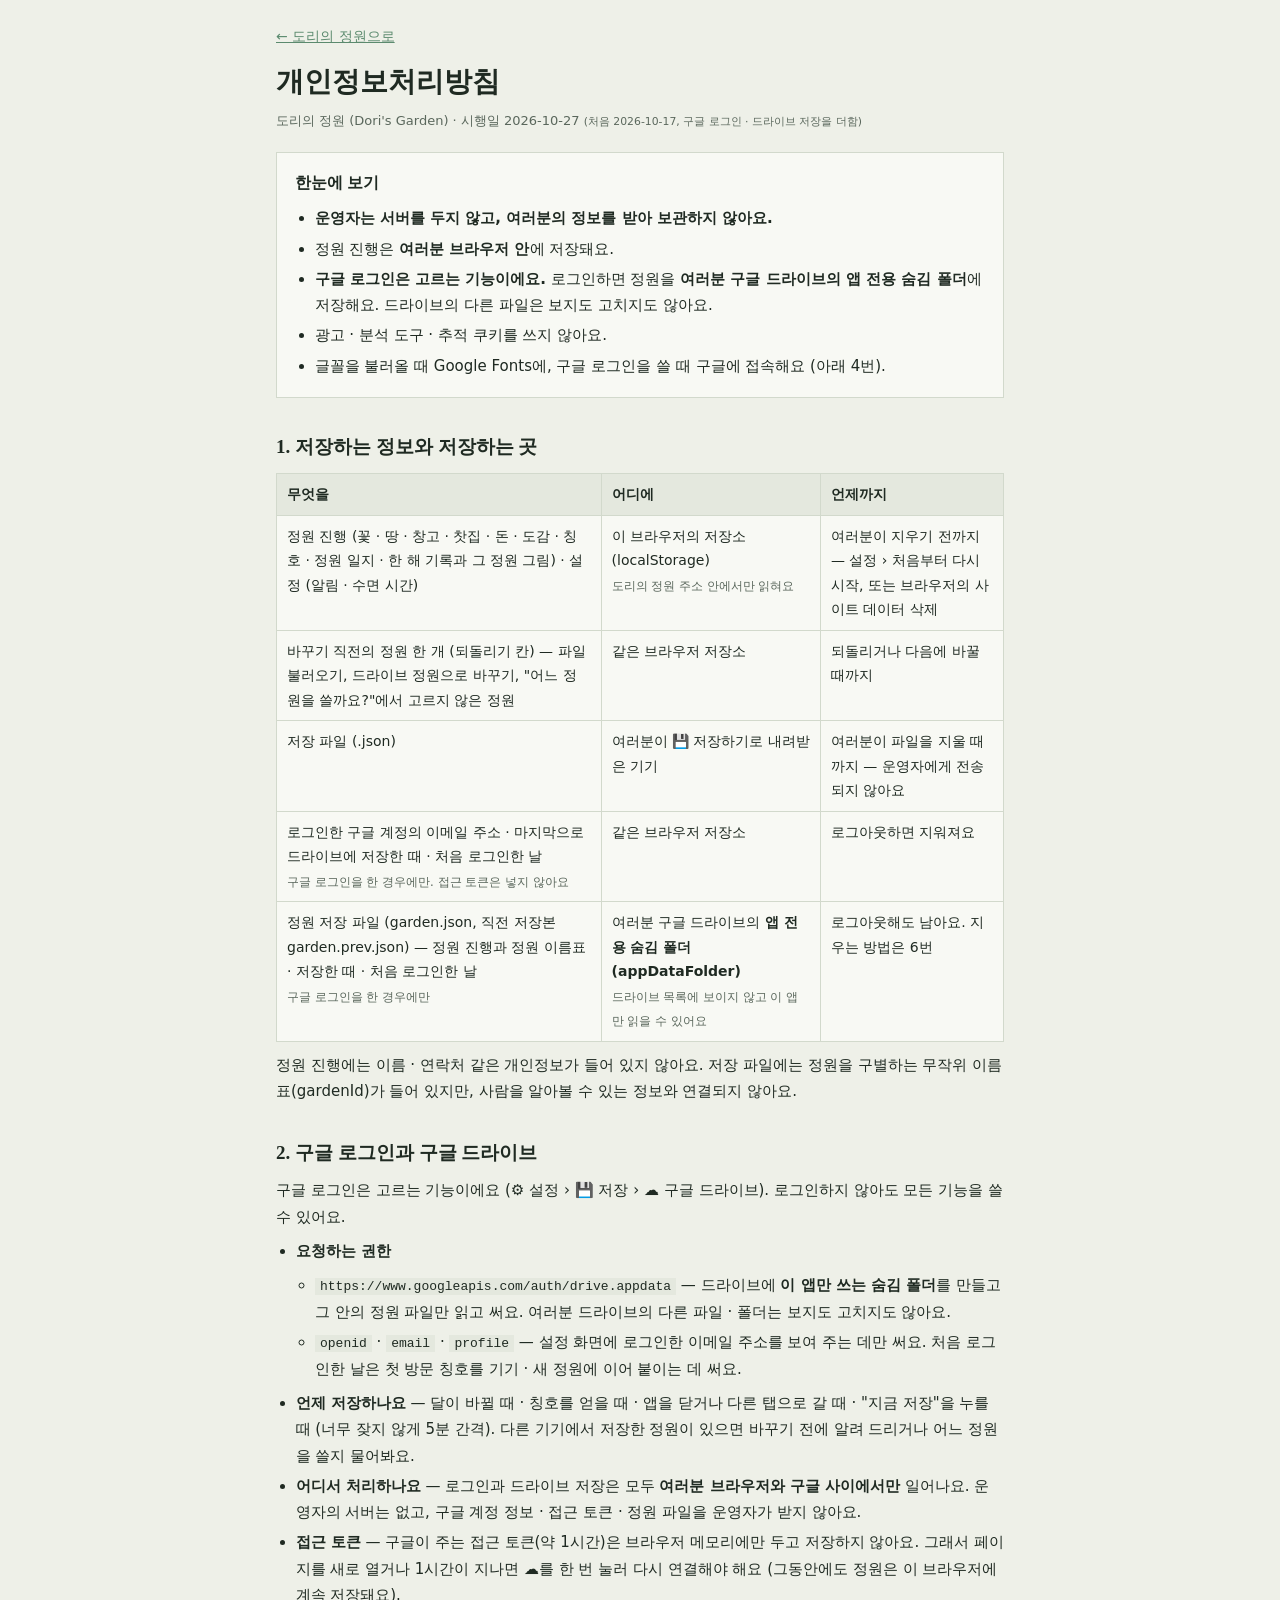
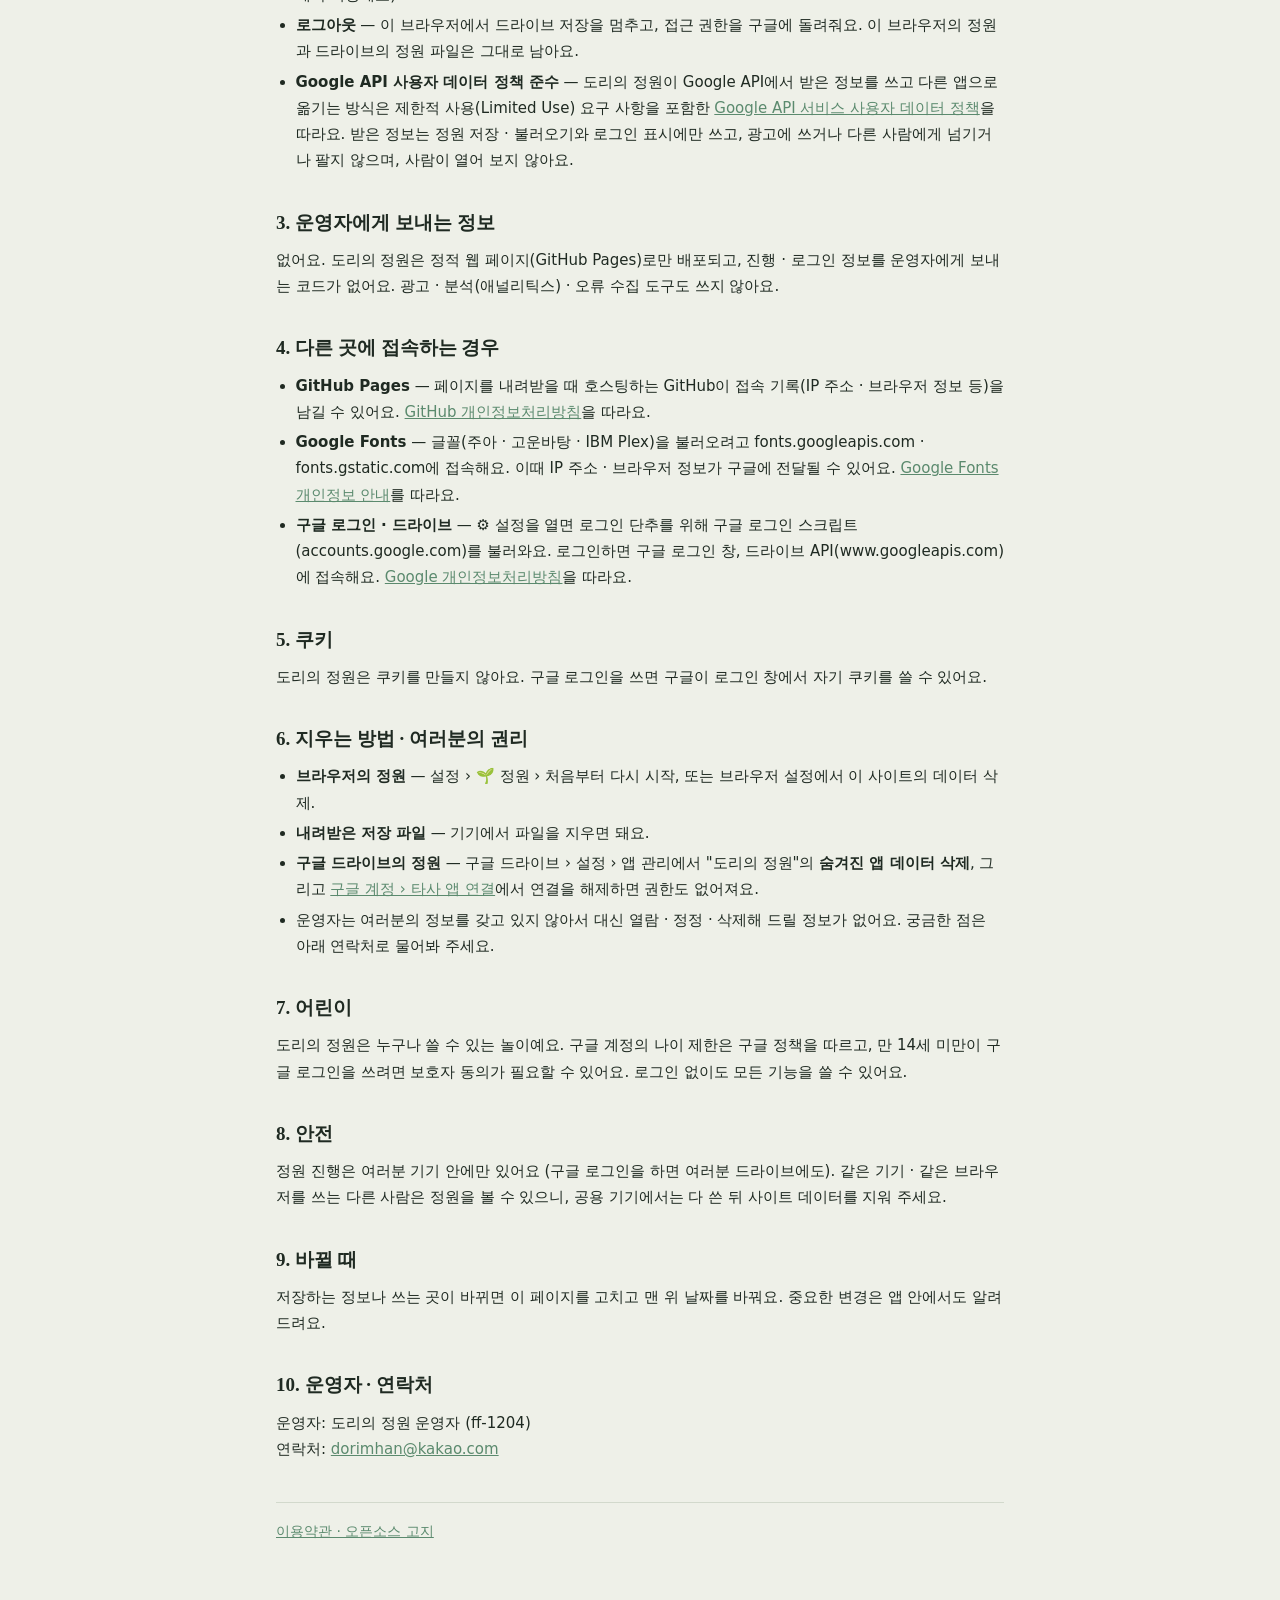
==== flower-land/privacy.html @ 00124f75 "docs: P20-10-05 정책 문서 「준비 중」 떼기 · 시행일 2026-10-27 · README 저장 절 - 개인정보처리방침: 이 기기 기록(이메일 · 마지막 저장, 토큰 " ====
<!doctype html>
<html lang="ko">
<head>
<meta charset="utf-8">
<meta name="viewport" content="width=device-width, initial-scale=1, viewport-fit=cover">
<title>개인정보처리방침 · 도리의 정원</title>
<meta name="description" content="도리의 정원이 어떤 정보를 어디에 저장하고 어떻게 쓰는지 알려 드려요.">
<meta name="robots" content="index, follow, noai, noimageai">
<link rel="stylesheet" href="policy.css">
</head>
<body>
<main class="doc">
  <p class="back"><a href="./">← 도리의 정원으로</a></p>
  <h1>개인정보처리방침</h1>
  <p class="meta">도리의 정원 (Dori's Garden) · 시행일 2026-10-27 <small>(처음 2026-10-17, 구글 로그인 · 드라이브 저장을 더함)</small></p>

  <section class="tldr" aria-label="한눈에 보기">
    <h2>한눈에 보기</h2>
    <ul>
      <li><b>운영자는 서버를 두지 않고, 여러분의 정보를 받아 보관하지 않아요.</b></li>
      <li>정원 진행은 <b>여러분 브라우저 안</b>에 저장돼요.</li>
      <li><b>구글 로그인은 고르는 기능이에요.</b> 로그인하면 정원을 <b>여러분 구글 드라이브의 앱 전용 숨김 폴더</b>에 저장해요. 드라이브의 다른 파일은 보지도 고치지도 않아요.</li>
      <li>광고 · 분석 도구 · 추적 쿠키를 쓰지 않아요.</li>
      <li>글꼴을 불러올 때 Google Fonts에, 구글 로그인을 쓸 때 구글에 접속해요 (아래 4번).</li>
    </ul>
  </section>

  <h2>1. 저장하는 정보와 저장하는 곳</h2>
  <table>
    <thead><tr><th>무엇을</th><th>어디에</th><th>언제까지</th></tr></thead>
    <tbody>
      <tr><td>정원 진행 (꽃 · 땅 · 창고 · 찻집 · 돈 · 도감 · 칭호 · 정원 일지 · 한 해 기록과 그 정원 그림) · 설정 (알림 · 수면 시간)</td><td>이 브라우저의 저장소(localStorage)<br><small>도리의 정원 주소 안에서만 읽혀요</small></td><td>여러분이 지우기 전까지 — 설정 › 처음부터 다시 시작, 또는 브라우저의 사이트 데이터 삭제</td></tr>
      <tr><td>바꾸기 직전의 정원 한 개 (되돌리기 칸) — 파일 불러오기, 드라이브 정원으로 바꾸기, "어느 정원을 쓸까요?"에서 고르지 않은 정원</td><td>같은 브라우저 저장소</td><td>되돌리거나 다음에 바꿀 때까지</td></tr>
      <tr><td>저장 파일 (.json)</td><td>여러분이 💾 저장하기로 내려받은 기기</td><td>여러분이 파일을 지울 때까지 — 운영자에게 전송되지 않아요</td></tr>
      <tr><td>로그인한 구글 계정의 이메일 주소 · 마지막으로 드라이브에 저장한 때 · 처음 로그인한 날<br><small>구글 로그인을 한 경우에만. 접근 토큰은 넣지 않아요</small></td><td>같은 브라우저 저장소</td><td>로그아웃하면 지워져요</td></tr>
      <tr><td>정원 저장 파일 (garden.json, 직전 저장본 garden.prev.json) — 정원 진행과 정원 이름표 · 저장한 때 · 처음 로그인한 날<br><small>구글 로그인을 한 경우에만</small></td><td>여러분 구글 드라이브의 <b>앱 전용 숨김 폴더(appDataFolder)</b><br><small>드라이브 목록에 보이지 않고 이 앱만 읽을 수 있어요</small></td><td>로그아웃해도 남아요. 지우는 방법은 6번</td></tr>
    </tbody>
  </table>
  <p>정원 진행에는 이름 · 연락처 같은 개인정보가 들어 있지 않아요. 저장 파일에는 정원을 구별하는 무작위 이름표(gardenId)가 들어 있지만, 사람을 알아볼 수 있는 정보와 연결되지 않아요.</p>

  <h2>2. 구글 로그인과 구글 드라이브</h2>
  <p>구글 로그인은 고르는 기능이에요 (⚙️ 설정 › 💾 저장 › ☁️ 구글 드라이브). 로그인하지 않아도 모든 기능을 쓸 수 있어요.</p>
  <ul>
    <li><b>요청하는 권한</b>
      <ul>
        <li><code>https://www.googleapis.com/auth/drive.appdata</code> — 드라이브에 <b>이 앱만 쓰는 숨김 폴더</b>를 만들고 그 안의 정원 파일만 읽고 써요. 여러분 드라이브의 다른 파일 · 폴더는 보지도 고치지도 않아요.</li>
        <li><code>openid</code> · <code>email</code> · <code>profile</code> — 설정 화면에 로그인한 이메일 주소를 보여 주는 데만 써요. 처음 로그인한 날은 첫 방문 칭호를 기기 · 새 정원에 이어 붙이는 데 써요.</li>
      </ul>
    </li>
    <li><b>언제 저장하나요</b> — 달이 바뀔 때 · 칭호를 얻을 때 · 앱을 닫거나 다른 탭으로 갈 때 · "지금 저장"을 누를 때 (너무 잦지 않게 5분 간격). 다른 기기에서 저장한 정원이 있으면 바꾸기 전에 알려 드리거나 어느 정원을 쓸지 물어봐요.</li>
    <li><b>어디서 처리하나요</b> — 로그인과 드라이브 저장은 모두 <b>여러분 브라우저와 구글 사이에서만</b> 일어나요. 운영자의 서버는 없고, 구글 계정 정보 · 접근 토큰 · 정원 파일을 운영자가 받지 않아요.</li>
    <li><b>접근 토큰</b> — 구글이 주는 접근 토큰(약 1시간)은 브라우저 메모리에만 두고 저장하지 않아요. 그래서 페이지를 새로 열거나 1시간이 지나면 ☁️를 한 번 눌러 다시 연결해야 해요 (그동안에도 정원은 이 브라우저에 계속 저장돼요).</li>
    <li><b>로그아웃</b> — 이 브라우저에서 드라이브 저장을 멈추고, 접근 권한을 구글에 돌려줘요. 이 브라우저의 정원과 드라이브의 정원 파일은 그대로 남아요.</li>
    <li><b>Google API 사용자 데이터 정책 준수</b> — 도리의 정원이 Google API에서 받은 정보를 쓰고 다른 앱으로 옮기는 방식은 제한적 사용(Limited Use) 요구 사항을 포함한 <a href="https://developers.google.com/terms/api-services-user-data-policy" rel="noopener">Google API 서비스 사용자 데이터 정책</a>을 따라요. 받은 정보는 정원 저장 · 불러오기와 로그인 표시에만 쓰고, 광고에 쓰거나 다른 사람에게 넘기거나 팔지 않으며, 사람이 열어 보지 않아요.</li>
  </ul>

  <h2>3. 운영자에게 보내는 정보</h2>
  <p>없어요. 도리의 정원은 정적 웹 페이지(GitHub Pages)로만 배포되고, 진행 · 로그인 정보를 운영자에게 보내는 코드가 없어요. 광고 · 분석(애널리틱스) · 오류 수집 도구도 쓰지 않아요.</p>

  <h2>4. 다른 곳에 접속하는 경우</h2>
  <ul>
    <li><b>GitHub Pages</b> — 페이지를 내려받을 때 호스팅하는 GitHub이 접속 기록(IP 주소 · 브라우저 정보 등)을 남길 수 있어요. <a href="https://docs.github.com/site-policy/privacy-policies/github-general-privacy-statement" rel="noopener">GitHub 개인정보처리방침</a>을 따라요.</li>
    <li><b>Google Fonts</b> — 글꼴(주아 · 고운바탕 · IBM Plex)을 불러오려고 fonts.googleapis.com · fonts.gstatic.com에 접속해요. 이때 IP 주소 · 브라우저 정보가 구글에 전달될 수 있어요. <a href="https://developers.google.com/fonts/faq/privacy" rel="noopener">Google Fonts 개인정보 안내</a>를 따라요.</li>
    <li><b>구글 로그인 · 드라이브</b> — ⚙️ 설정을 열면 로그인 단추를 위해 구글 로그인 스크립트(accounts.google.com)를 불러와요. 로그인하면 구글 로그인 창, 드라이브 API(www.googleapis.com)에 접속해요. <a href="https://policies.google.com/privacy" rel="noopener">Google 개인정보처리방침</a>을 따라요.</li>
  </ul>

  <h2>5. 쿠키</h2>
  <p>도리의 정원은 쿠키를 만들지 않아요. 구글 로그인을 쓰면 구글이 로그인 창에서 자기 쿠키를 쓸 수 있어요.</p>

  <h2>6. 지우는 방법 · 여러분의 권리</h2>
  <ul>
    <li><b>브라우저의 정원</b> — 설정 › 🌱 정원 › 처음부터 다시 시작, 또는 브라우저 설정에서 이 사이트의 데이터 삭제.</li>
    <li><b>내려받은 저장 파일</b> — 기기에서 파일을 지우면 돼요.</li>
    <li><b>구글 드라이브의 정원</b> — 구글 드라이브 › 설정 › 앱 관리에서 "도리의 정원"의 <b>숨겨진 앱 데이터 삭제</b>, 그리고 <a href="https://myaccount.google.com/connections" rel="noopener">구글 계정 › 타사 앱 연결</a>에서 연결을 해제하면 권한도 없어져요.</li>
    <li>운영자는 여러분의 정보를 갖고 있지 않아서 대신 열람 · 정정 · 삭제해 드릴 정보가 없어요. 궁금한 점은 아래 연락처로 물어봐 주세요.</li>
  </ul>

  <h2>7. 어린이</h2>
  <p>도리의 정원은 누구나 쓸 수 있는 놀이예요. 구글 계정의 나이 제한은 구글 정책을 따르고, 만 14세 미만이 구글 로그인을 쓰려면 보호자 동의가 필요할 수 있어요. 로그인 없이도 모든 기능을 쓸 수 있어요.</p>

  <h2>8. 안전</h2>
  <p>정원 진행은 여러분 기기 안에만 있어요 (구글 로그인을 하면 여러분 드라이브에도). 같은 기기 · 같은 브라우저를 쓰는 다른 사람은 정원을 볼 수 있으니, 공용 기기에서는 다 쓴 뒤 사이트 데이터를 지워 주세요.</p>

  <h2>9. 바뀔 때</h2>
  <p>저장하는 정보나 쓰는 곳이 바뀌면 이 페이지를 고치고 맨 위 날짜를 바꿔요. 중요한 변경은 앱 안에서도 알려 드려요.</p>

  <h2>10. 운영자 · 연락처</h2>
  <p>운영자: 도리의 정원 운영자 (ff-1204)<br>연락처: <a href="mailto:dorimhan@kakao.com">dorimhan@kakao.com</a></p>

  <p class="foot"><a href="terms.html">이용약관 · 오픈소스 고지</a></p>
</main>
</body>
</html>
---- flower-land/policy.css ----
/* 정책 문서 (개인정보처리방침 · 이용약관) — 게임과 같은 팔레트 · 글꼴, 읽기 좋은 한 단 */
:root {
  --bg: #eef0e8; --panel: #f8f9f4; --sunk: #e4e8de; --ink: #1f2a22; --muted: #5a675c; --line: #d2d9cc; --accent: #5b8a6e; --warn: #a8652a;
  --font-display: "Gowun Batang", "Nanum Myeongjo", serif;
  --font-body: "IBM Plex Sans KR", "Malgun Gothic", "Apple SD Gothic Neo", system-ui, sans-serif;
  --font-data: "IBM Plex Mono", ui-monospace, Consolas, monospace;
}
@media (prefers-color-scheme: dark) { :root:not([data-theme="light"]) { --bg: #131814; --panel: #1b221d; --sunk: #232c25; --ink: #e4eae1; --muted: #98a59a; --line: #2e3831; --accent: #8fc4a3; --warn: #e0a066; color-scheme: dark; } }
:root[data-theme="dark"] { --bg: #131814; --panel: #1b221d; --sunk: #232c25; --ink: #e4eae1; --muted: #98a59a; --line: #2e3831; --accent: #8fc4a3; --warn: #e0a066; color-scheme: dark; }
* { box-sizing: border-box; }
body { margin: 0; background: var(--bg); color: var(--ink); font-family: var(--font-body); font-size: 15px; line-height: 1.75; }
.doc { max-width: 760px; margin: 0 auto; padding: 24px 16px 64px; }
h1 { font-family: var(--font-display); font-size: 28px; margin: 8px 0 4px; }
h1.h1-2 { margin-top: 48px; padding-top: 24px; border-top: 2px solid var(--line); }
h2 { font-family: var(--font-display); font-size: 19px; margin: 32px 0 8px; }
h2 small, .tag { font-family: var(--font-body); font-size: 12px; font-weight: 500; color: var(--muted); background: var(--sunk); padding: 1px 8px; vertical-align: 3px; }
p, ul { margin: 8px 0; }
ul { padding-left: 1.3em; }
li { margin: 4px 0; }
a { color: var(--accent); }
code { font-family: var(--font-data); font-size: 13px; background: var(--sunk); padding: 1px 5px; word-break: break-all; }
small { color: var(--muted); }
.meta { color: var(--muted); font-size: 13px; margin: 0 0 20px; }
.back { margin: 0; font-size: 14px; }
.tldr { background: var(--panel); border: 1px solid var(--line); padding: 4px 18px 10px; }
.tldr h2 { margin-top: 12px; font-size: 16px; }
table { width: 100%; border-collapse: collapse; font-size: 14px; margin: 10px 0; }
th, td { border: 1px solid var(--line); padding: 8px 10px; text-align: left; vertical-align: top; }
th { background: var(--sunk); font-weight: 600; }
td { background: var(--panel); }
.todo { color: var(--warn); font-weight: 600; border-bottom: 1px dashed var(--warn); }   /* 배포 전에 채울 곳 */
.foot { margin-top: 40px; padding-top: 16px; border-top: 1px solid var(--line); font-size: 14px; }
@media (max-width: 520px) { table, thead, tbody, tr, th, td { display: block; } thead { display: none; } td { border-top: 0; } tr { border-top: 1px solid var(--line); margin-bottom: 8px; } td:first-child { font-weight: 600; background: var(--sunk); } }
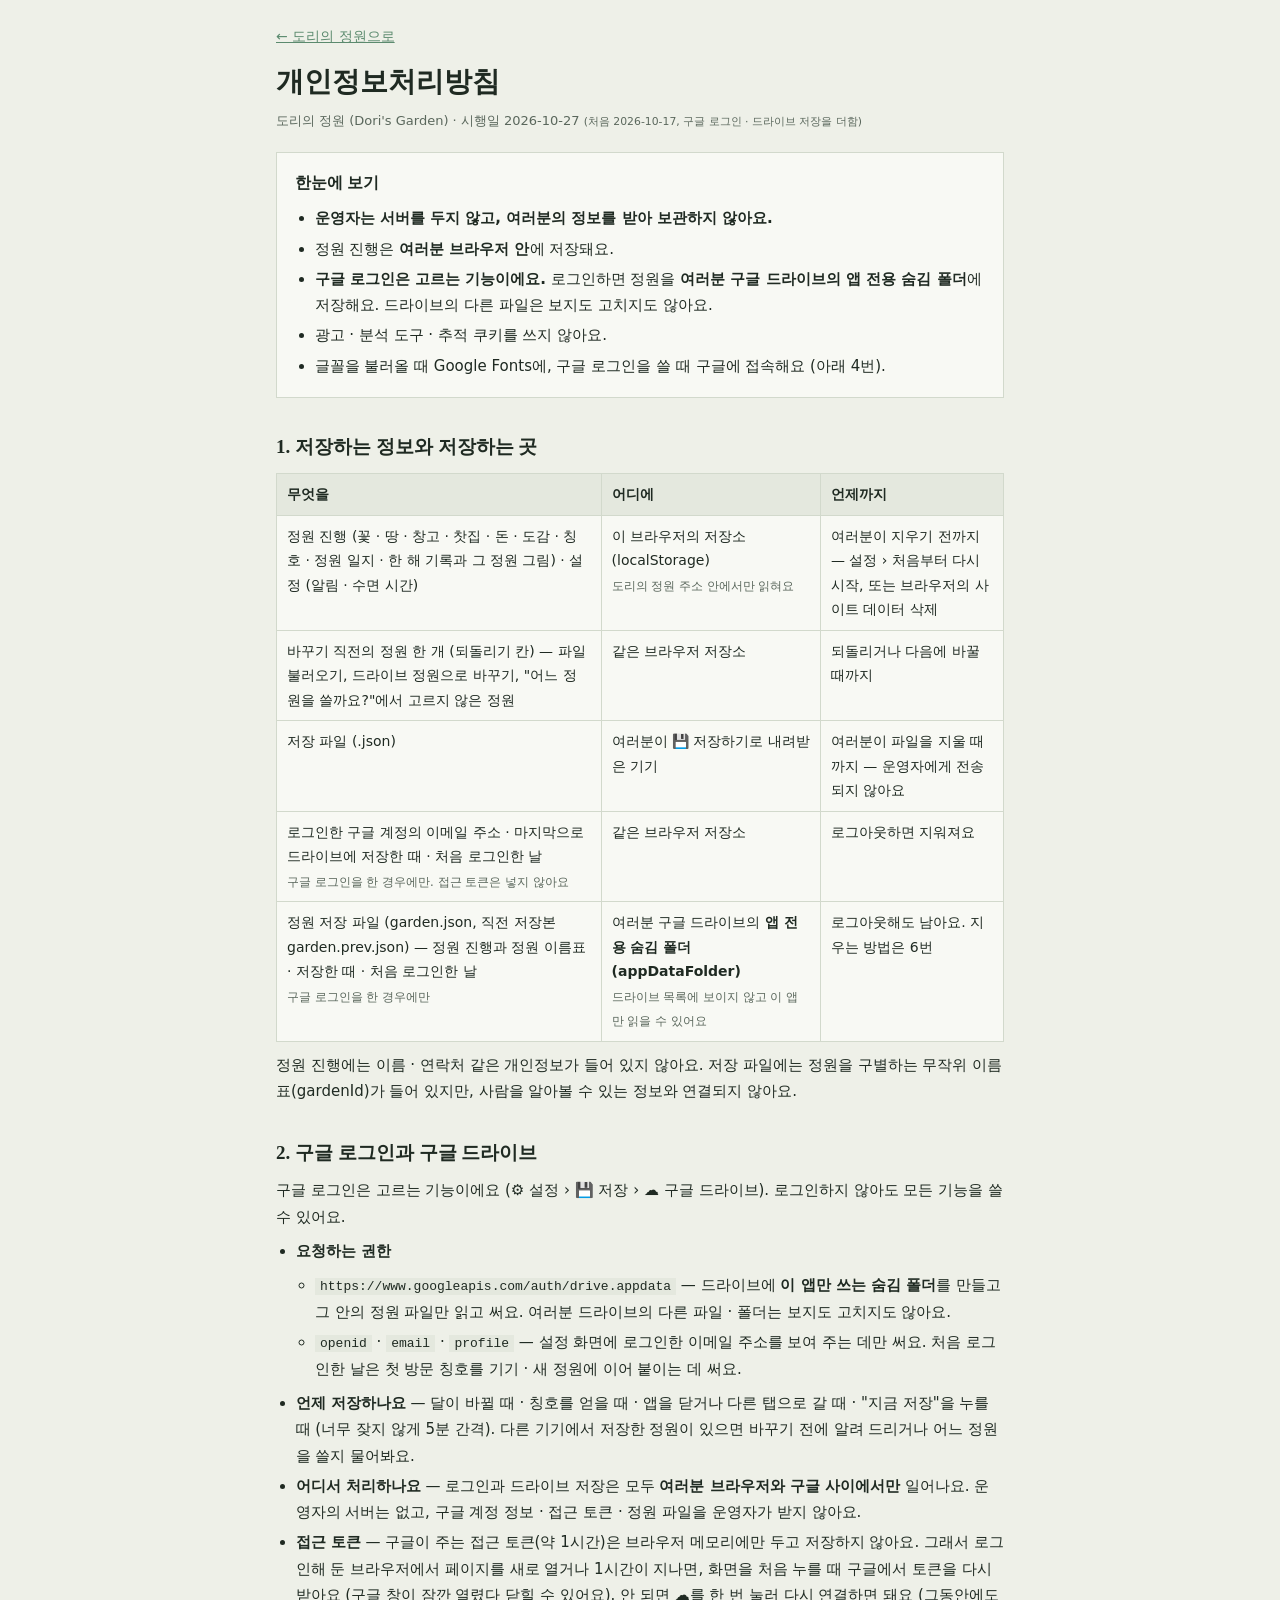
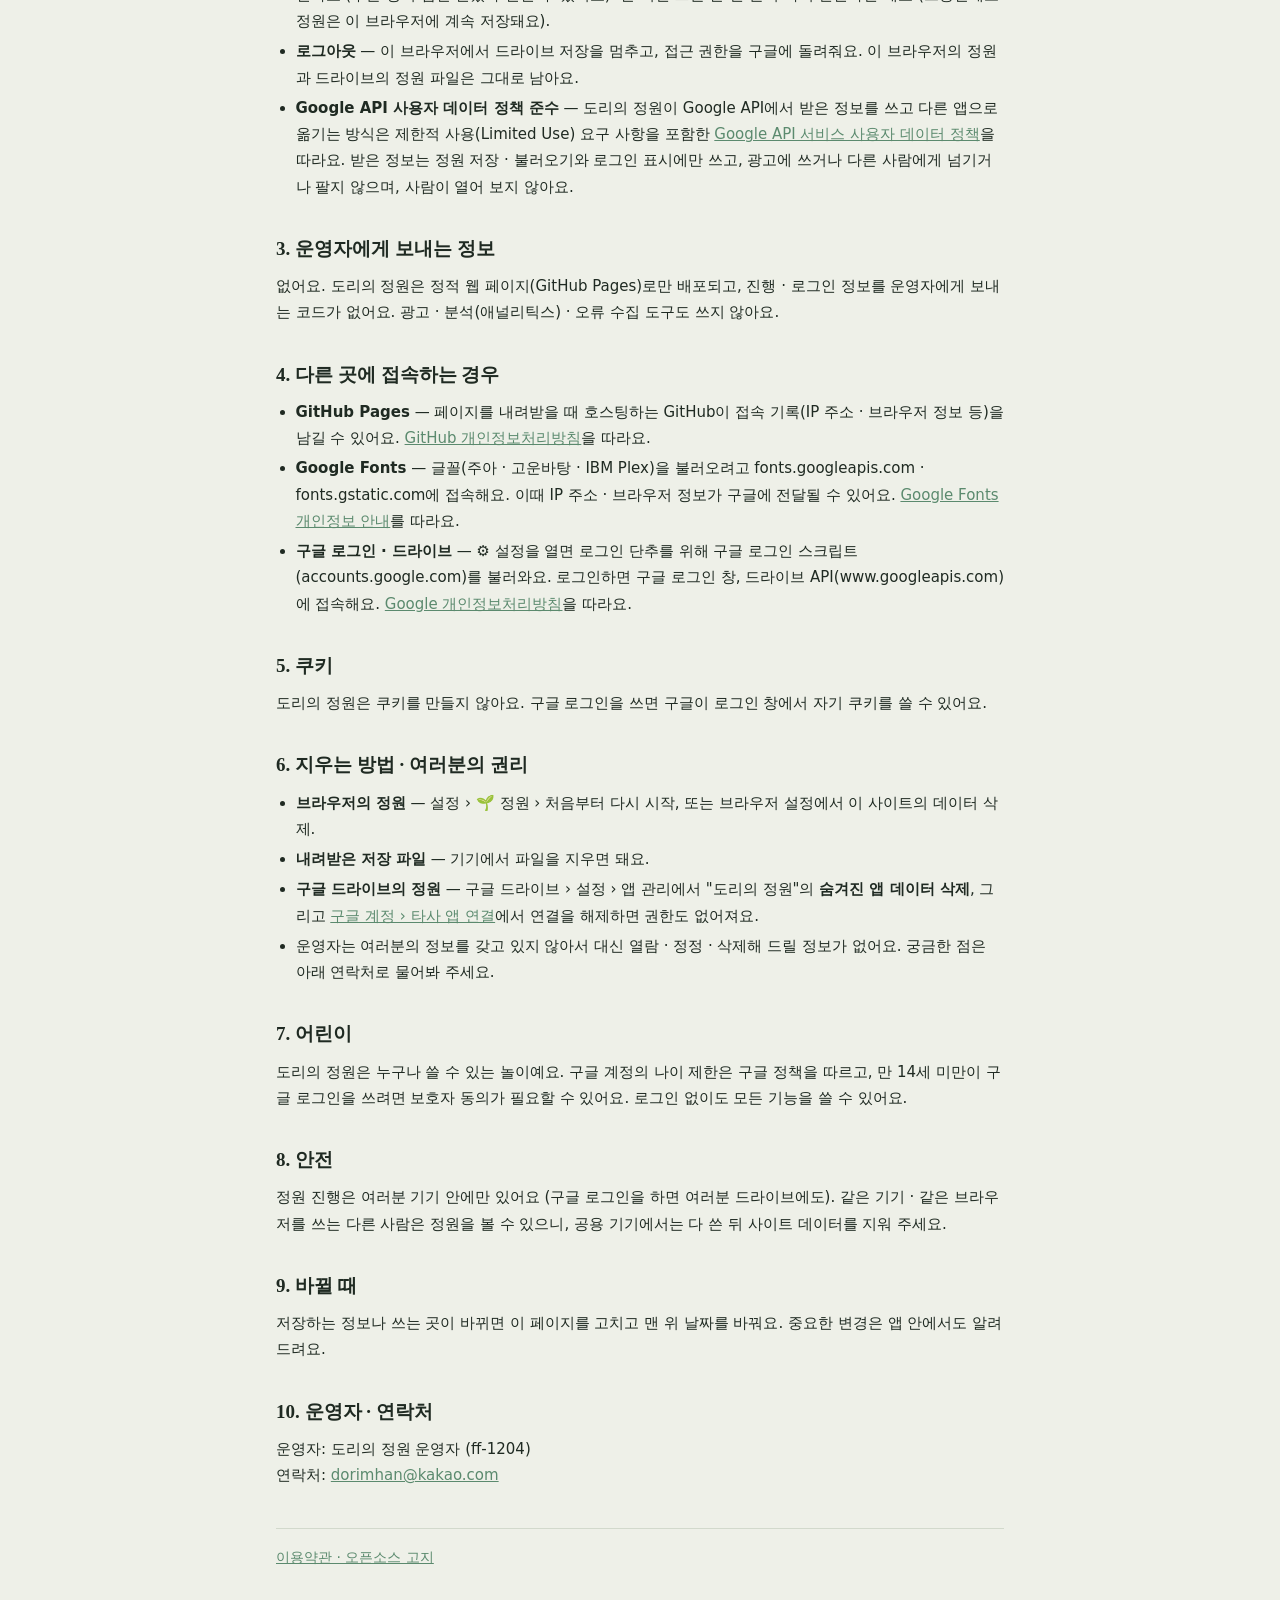
==== commit 4534181b: "feat: P20-04-03 첫 누름에 조용히 다시 잇기 (v0.13.1) - 로그인해 둔 기기에서 토큰이 없거나 끝났으면 페이지 어디든 처음 누를 때 한 번 조용히 다시 받음 (" ====
--- a/flower-land/privacy.html
+++ b/flower-land/privacy.html
@@ -49,7 +49,7 @@
     </li>
     <li><b>언제 저장하나요</b> — 달이 바뀔 때 · 칭호를 얻을 때 · 앱을 닫거나 다른 탭으로 갈 때 · "지금 저장"을 누를 때 (너무 잦지 않게 5분 간격). 다른 기기에서 저장한 정원이 있으면 바꾸기 전에 알려 드리거나 어느 정원을 쓸지 물어봐요.</li>
     <li><b>어디서 처리하나요</b> — 로그인과 드라이브 저장은 모두 <b>여러분 브라우저와 구글 사이에서만</b> 일어나요. 운영자의 서버는 없고, 구글 계정 정보 · 접근 토큰 · 정원 파일을 운영자가 받지 않아요.</li>
-    <li><b>접근 토큰</b> — 구글이 주는 접근 토큰(약 1시간)은 브라우저 메모리에만 두고 저장하지 않아요. 그래서 페이지를 새로 열거나 1시간이 지나면 ☁️를 한 번 눌러 다시 연결해야 해요 (그동안에도 정원은 이 브라우저에 계속 저장돼요).</li>
+    <li><b>접근 토큰</b> — 구글이 주는 접근 토큰(약 1시간)은 브라우저 메모리에만 두고 저장하지 않아요. 그래서 로그인해 둔 브라우저에서 페이지를 새로 열거나 1시간이 지나면, 화면을 처음 누를 때 구글에서 토큰을 다시 받아요 (구글 창이 잠깐 열렸다 닫힐 수 있어요). 안 되면 ☁️를 한 번 눌러 다시 연결하면 돼요 (그동안에도 정원은 이 브라우저에 계속 저장돼요).</li>
     <li><b>로그아웃</b> — 이 브라우저에서 드라이브 저장을 멈추고, 접근 권한을 구글에 돌려줘요. 이 브라우저의 정원과 드라이브의 정원 파일은 그대로 남아요.</li>
     <li><b>Google API 사용자 데이터 정책 준수</b> — 도리의 정원이 Google API에서 받은 정보를 쓰고 다른 앱으로 옮기는 방식은 제한적 사용(Limited Use) 요구 사항을 포함한 <a href="https://developers.google.com/terms/api-services-user-data-policy" rel="noopener">Google API 서비스 사용자 데이터 정책</a>을 따라요. 받은 정보는 정원 저장 · 불러오기와 로그인 표시에만 쓰고, 광고에 쓰거나 다른 사람에게 넘기거나 팔지 않으며, 사람이 열어 보지 않아요.</li>
   </ul>
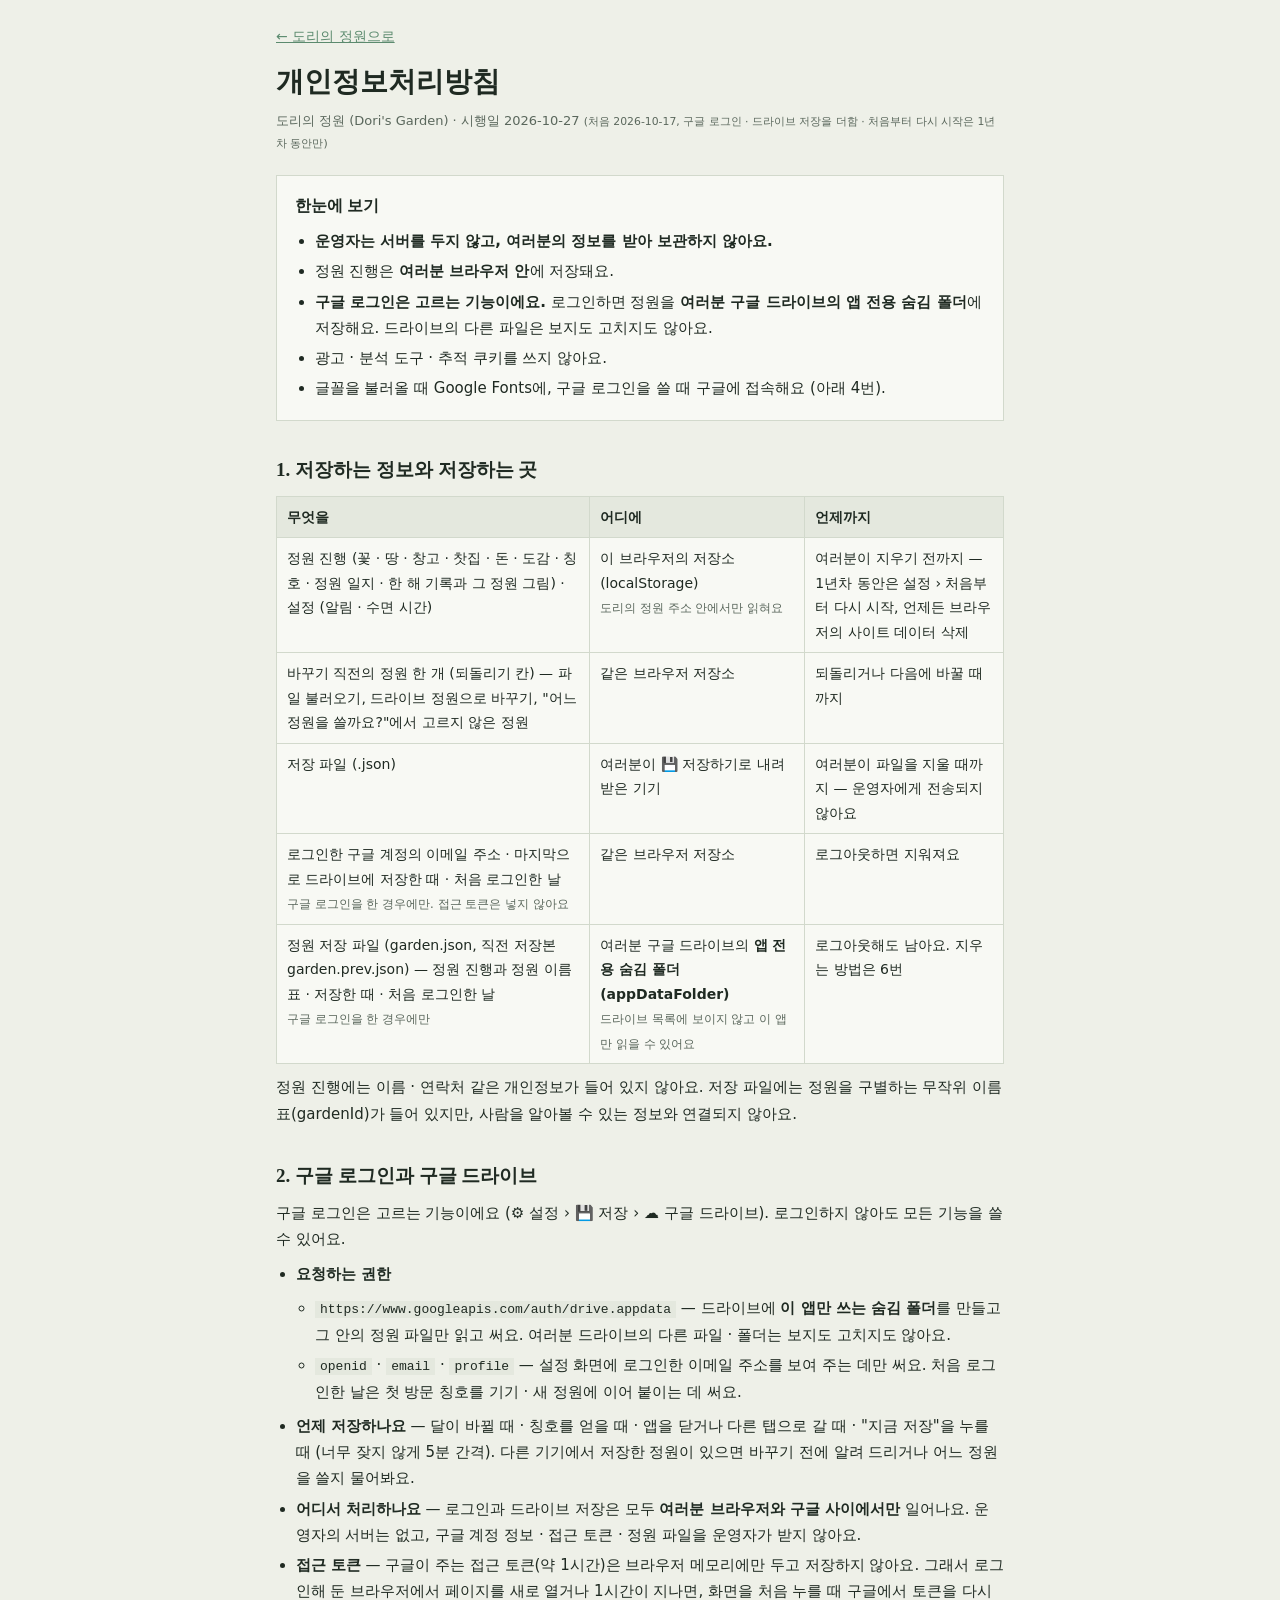
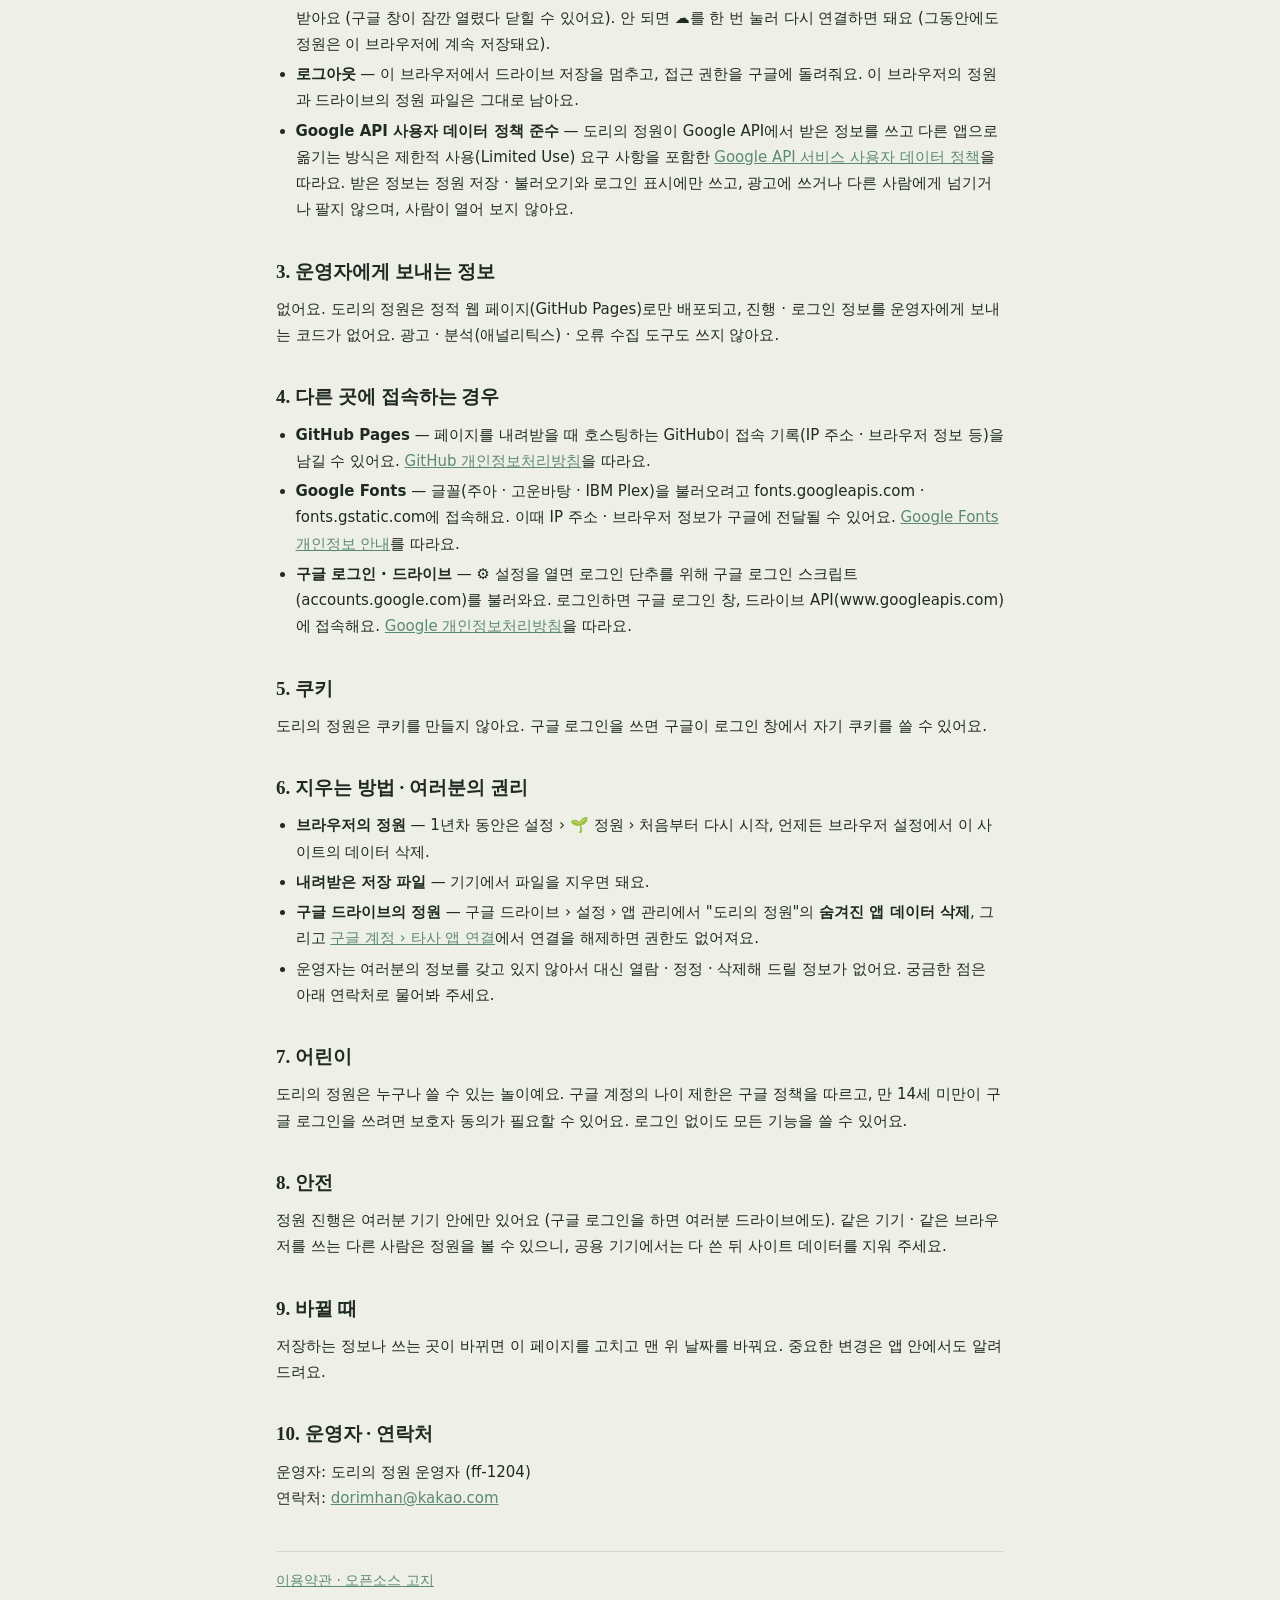
==== commit 649e6497: "feat: 처음부터 다시 시작은 1년차 동안만 — 2년차부터는 설정에서 줄 · 묶음째 숨김 - 엔진 canReset(st, cal) = yearOf <= 1 (1년차 꽃잠 · 일요" ====
--- a/flower-land/privacy.html
+++ b/flower-land/privacy.html
@@ -12,7 +12,7 @@
 <main class="doc">
   <p class="back"><a href="./">← 도리의 정원으로</a></p>
   <h1>개인정보처리방침</h1>
-  <p class="meta">도리의 정원 (Dori's Garden) · 시행일 2026-10-27 <small>(처음 2026-10-17, 구글 로그인 · 드라이브 저장을 더함)</small></p>
+  <p class="meta">도리의 정원 (Dori's Garden) · 시행일 2026-10-27 <small>(처음 2026-10-17, 구글 로그인 · 드라이브 저장을 더함 · 처음부터 다시 시작은 1년차 동안만)</small></p>
 
   <section class="tldr" aria-label="한눈에 보기">
     <h2>한눈에 보기</h2>
@@ -29,7 +29,7 @@
   <table>
     <thead><tr><th>무엇을</th><th>어디에</th><th>언제까지</th></tr></thead>
     <tbody>
-      <tr><td>정원 진행 (꽃 · 땅 · 창고 · 찻집 · 돈 · 도감 · 칭호 · 정원 일지 · 한 해 기록과 그 정원 그림) · 설정 (알림 · 수면 시간)</td><td>이 브라우저의 저장소(localStorage)<br><small>도리의 정원 주소 안에서만 읽혀요</small></td><td>여러분이 지우기 전까지 — 설정 › 처음부터 다시 시작, 또는 브라우저의 사이트 데이터 삭제</td></tr>
+      <tr><td>정원 진행 (꽃 · 땅 · 창고 · 찻집 · 돈 · 도감 · 칭호 · 정원 일지 · 한 해 기록과 그 정원 그림) · 설정 (알림 · 수면 시간)</td><td>이 브라우저의 저장소(localStorage)<br><small>도리의 정원 주소 안에서만 읽혀요</small></td><td>여러분이 지우기 전까지 — 1년차 동안은 설정 › 처음부터 다시 시작, 언제든 브라우저의 사이트 데이터 삭제</td></tr>
       <tr><td>바꾸기 직전의 정원 한 개 (되돌리기 칸) — 파일 불러오기, 드라이브 정원으로 바꾸기, "어느 정원을 쓸까요?"에서 고르지 않은 정원</td><td>같은 브라우저 저장소</td><td>되돌리거나 다음에 바꿀 때까지</td></tr>
       <tr><td>저장 파일 (.json)</td><td>여러분이 💾 저장하기로 내려받은 기기</td><td>여러분이 파일을 지울 때까지 — 운영자에게 전송되지 않아요</td></tr>
       <tr><td>로그인한 구글 계정의 이메일 주소 · 마지막으로 드라이브에 저장한 때 · 처음 로그인한 날<br><small>구글 로그인을 한 경우에만. 접근 토큰은 넣지 않아요</small></td><td>같은 브라우저 저장소</td><td>로그아웃하면 지워져요</td></tr>
@@ -69,7 +69,7 @@
 
   <h2>6. 지우는 방법 · 여러분의 권리</h2>
   <ul>
-    <li><b>브라우저의 정원</b> — 설정 › 🌱 정원 › 처음부터 다시 시작, 또는 브라우저 설정에서 이 사이트의 데이터 삭제.</li>
+    <li><b>브라우저의 정원</b> — 1년차 동안은 설정 › 🌱 정원 › 처음부터 다시 시작, 언제든 브라우저 설정에서 이 사이트의 데이터 삭제.</li>
     <li><b>내려받은 저장 파일</b> — 기기에서 파일을 지우면 돼요.</li>
     <li><b>구글 드라이브의 정원</b> — 구글 드라이브 › 설정 › 앱 관리에서 "도리의 정원"의 <b>숨겨진 앱 데이터 삭제</b>, 그리고 <a href="https://myaccount.google.com/connections" rel="noopener">구글 계정 › 타사 앱 연결</a>에서 연결을 해제하면 권한도 없어져요.</li>
     <li>운영자는 여러분의 정보를 갖고 있지 않아서 대신 열람 · 정정 · 삭제해 드릴 정보가 없어요. 궁금한 점은 아래 연락처로 물어봐 주세요.</li>
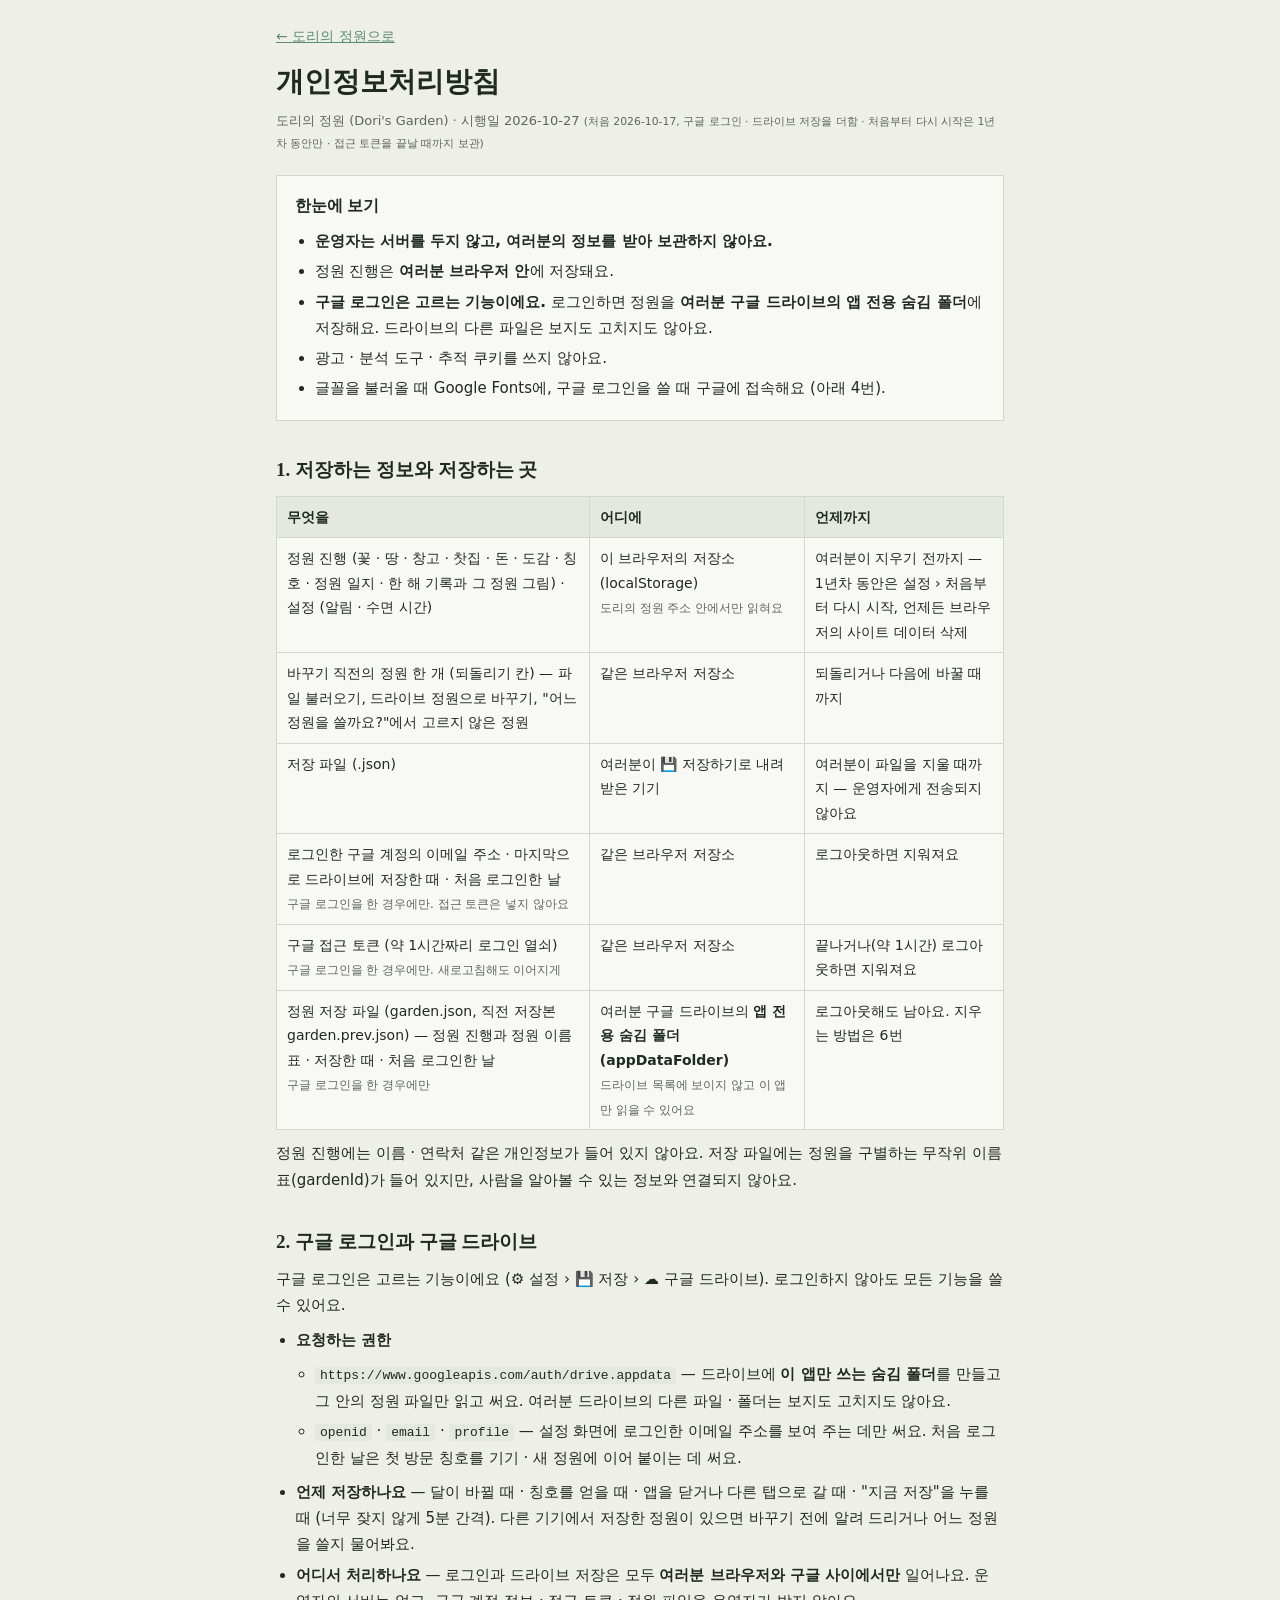
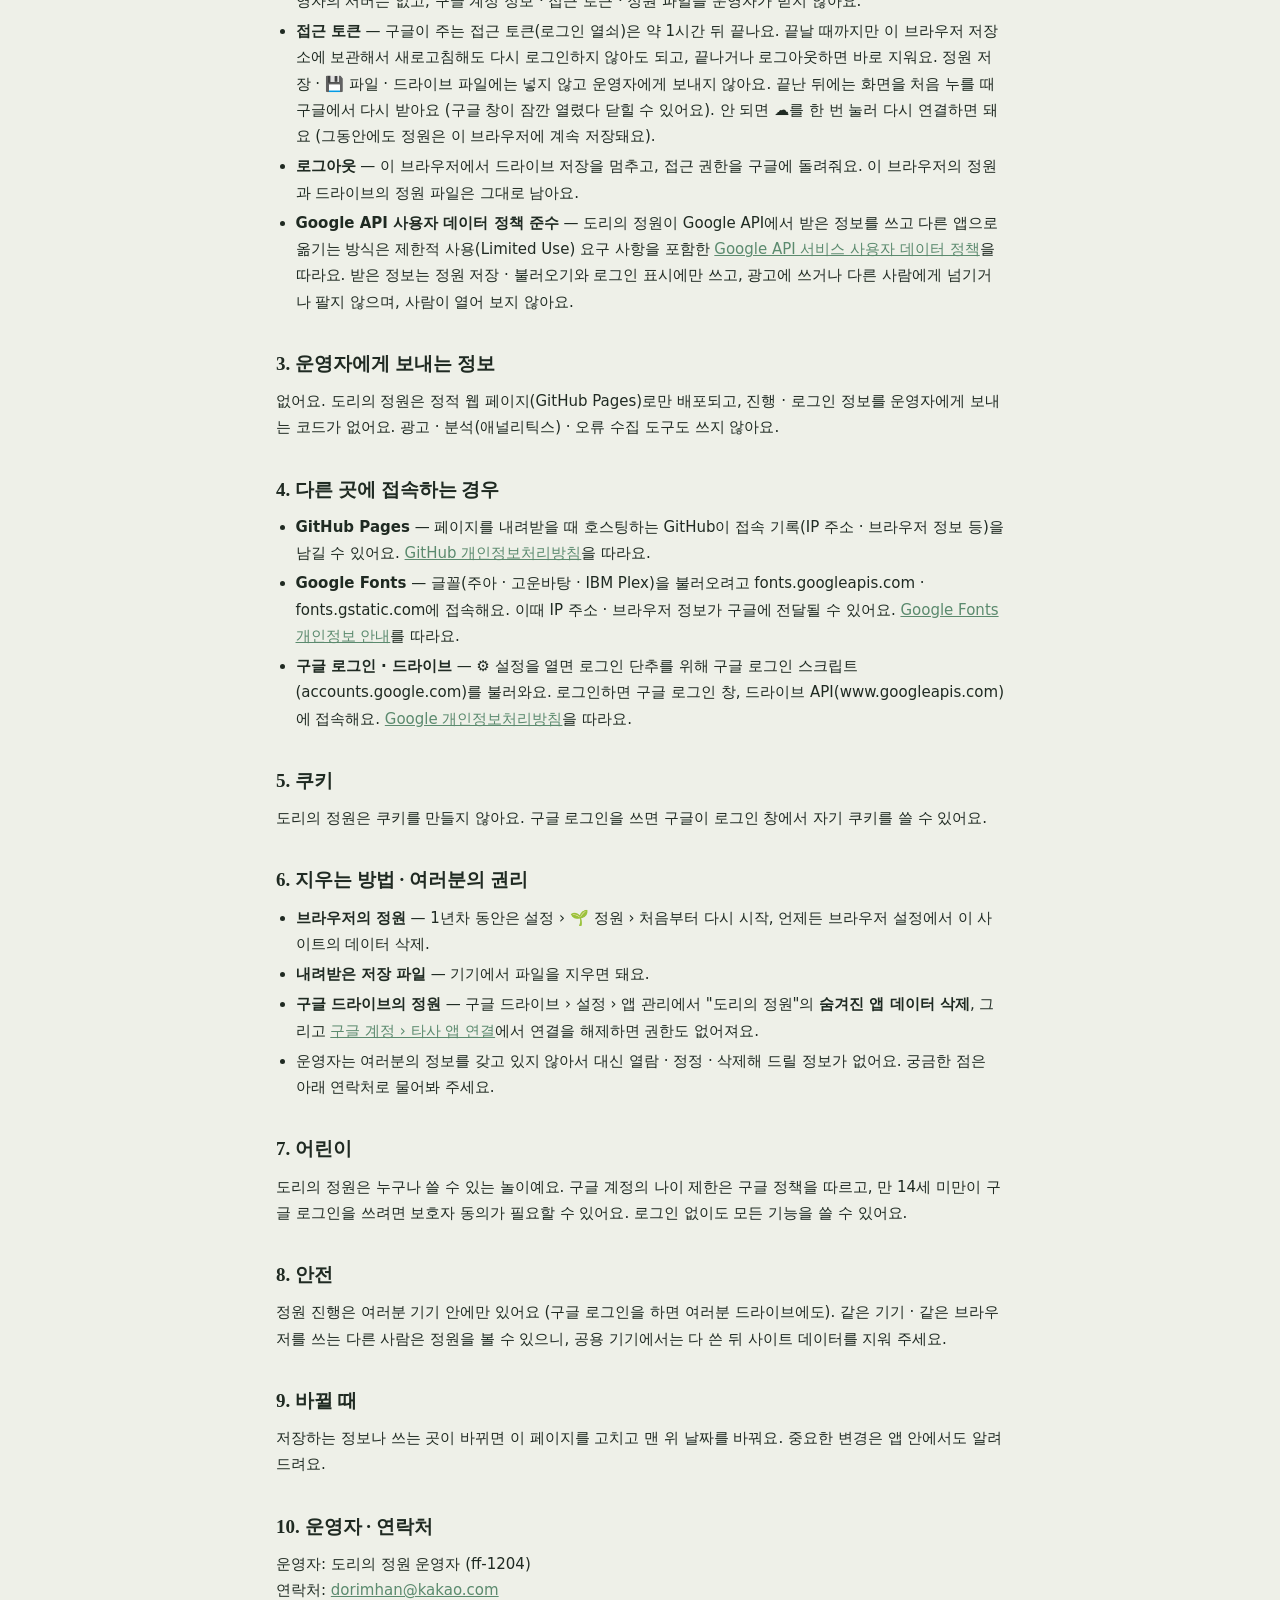
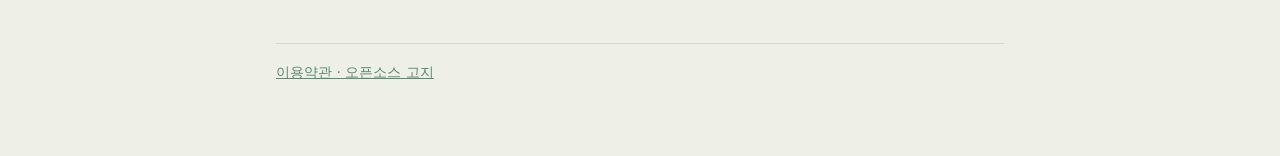
==== commit cb32b1dc: "feat: P20-04-03 로그인 토큰을 끝날 때까지 기억 (v0.13.4) - 받은 토큰을 끝날 때까지(약 1시간) localStorage flower-land-v3-cloud" ====
--- a/flower-land/privacy.html
+++ b/flower-land/privacy.html
@@ -12,7 +12,7 @@
 <main class="doc">
   <p class="back"><a href="./">← 도리의 정원으로</a></p>
   <h1>개인정보처리방침</h1>
-  <p class="meta">도리의 정원 (Dori's Garden) · 시행일 2026-10-27 <small>(처음 2026-10-17, 구글 로그인 · 드라이브 저장을 더함 · 처음부터 다시 시작은 1년차 동안만)</small></p>
+  <p class="meta">도리의 정원 (Dori's Garden) · 시행일 2026-10-27 <small>(처음 2026-10-17, 구글 로그인 · 드라이브 저장을 더함 · 처음부터 다시 시작은 1년차 동안만 · 접근 토큰을 끝날 때까지 보관)</small></p>
 
   <section class="tldr" aria-label="한눈에 보기">
     <h2>한눈에 보기</h2>
@@ -33,6 +33,7 @@
       <tr><td>바꾸기 직전의 정원 한 개 (되돌리기 칸) — 파일 불러오기, 드라이브 정원으로 바꾸기, "어느 정원을 쓸까요?"에서 고르지 않은 정원</td><td>같은 브라우저 저장소</td><td>되돌리거나 다음에 바꿀 때까지</td></tr>
       <tr><td>저장 파일 (.json)</td><td>여러분이 💾 저장하기로 내려받은 기기</td><td>여러분이 파일을 지울 때까지 — 운영자에게 전송되지 않아요</td></tr>
       <tr><td>로그인한 구글 계정의 이메일 주소 · 마지막으로 드라이브에 저장한 때 · 처음 로그인한 날<br><small>구글 로그인을 한 경우에만. 접근 토큰은 넣지 않아요</small></td><td>같은 브라우저 저장소</td><td>로그아웃하면 지워져요</td></tr>
+      <tr><td>구글 접근 토큰 (약 1시간짜리 로그인 열쇠)<br><small>구글 로그인을 한 경우에만. 새로고침해도 이어지게</small></td><td>같은 브라우저 저장소</td><td>끝나거나(약 1시간) 로그아웃하면 지워져요</td></tr>
       <tr><td>정원 저장 파일 (garden.json, 직전 저장본 garden.prev.json) — 정원 진행과 정원 이름표 · 저장한 때 · 처음 로그인한 날<br><small>구글 로그인을 한 경우에만</small></td><td>여러분 구글 드라이브의 <b>앱 전용 숨김 폴더(appDataFolder)</b><br><small>드라이브 목록에 보이지 않고 이 앱만 읽을 수 있어요</small></td><td>로그아웃해도 남아요. 지우는 방법은 6번</td></tr>
     </tbody>
   </table>
@@ -49,7 +50,7 @@
     </li>
     <li><b>언제 저장하나요</b> — 달이 바뀔 때 · 칭호를 얻을 때 · 앱을 닫거나 다른 탭으로 갈 때 · "지금 저장"을 누를 때 (너무 잦지 않게 5분 간격). 다른 기기에서 저장한 정원이 있으면 바꾸기 전에 알려 드리거나 어느 정원을 쓸지 물어봐요.</li>
     <li><b>어디서 처리하나요</b> — 로그인과 드라이브 저장은 모두 <b>여러분 브라우저와 구글 사이에서만</b> 일어나요. 운영자의 서버는 없고, 구글 계정 정보 · 접근 토큰 · 정원 파일을 운영자가 받지 않아요.</li>
-    <li><b>접근 토큰</b> — 구글이 주는 접근 토큰(약 1시간)은 브라우저 메모리에만 두고 저장하지 않아요. 그래서 로그인해 둔 브라우저에서 페이지를 새로 열거나 1시간이 지나면, 화면을 처음 누를 때 구글에서 토큰을 다시 받아요 (구글 창이 잠깐 열렸다 닫힐 수 있어요). 안 되면 ☁️를 한 번 눌러 다시 연결하면 돼요 (그동안에도 정원은 이 브라우저에 계속 저장돼요).</li>
+    <li><b>접근 토큰</b> — 구글이 주는 접근 토큰(로그인 열쇠)은 약 1시간 뒤 끝나요. 끝날 때까지만 이 브라우저 저장소에 보관해서 새로고침해도 다시 로그인하지 않아도 되고, 끝나거나 로그아웃하면 바로 지워요. 정원 저장 · 💾 파일 · 드라이브 파일에는 넣지 않고 운영자에게 보내지 않아요. 끝난 뒤에는 화면을 처음 누를 때 구글에서 다시 받아요 (구글 창이 잠깐 열렸다 닫힐 수 있어요). 안 되면 ☁️를 한 번 눌러 다시 연결하면 돼요 (그동안에도 정원은 이 브라우저에 계속 저장돼요).</li>
     <li><b>로그아웃</b> — 이 브라우저에서 드라이브 저장을 멈추고, 접근 권한을 구글에 돌려줘요. 이 브라우저의 정원과 드라이브의 정원 파일은 그대로 남아요.</li>
     <li><b>Google API 사용자 데이터 정책 준수</b> — 도리의 정원이 Google API에서 받은 정보를 쓰고 다른 앱으로 옮기는 방식은 제한적 사용(Limited Use) 요구 사항을 포함한 <a href="https://developers.google.com/terms/api-services-user-data-policy" rel="noopener">Google API 서비스 사용자 데이터 정책</a>을 따라요. 받은 정보는 정원 저장 · 불러오기와 로그인 표시에만 쓰고, 광고에 쓰거나 다른 사람에게 넘기거나 팔지 않으며, 사람이 열어 보지 않아요.</li>
   </ul>
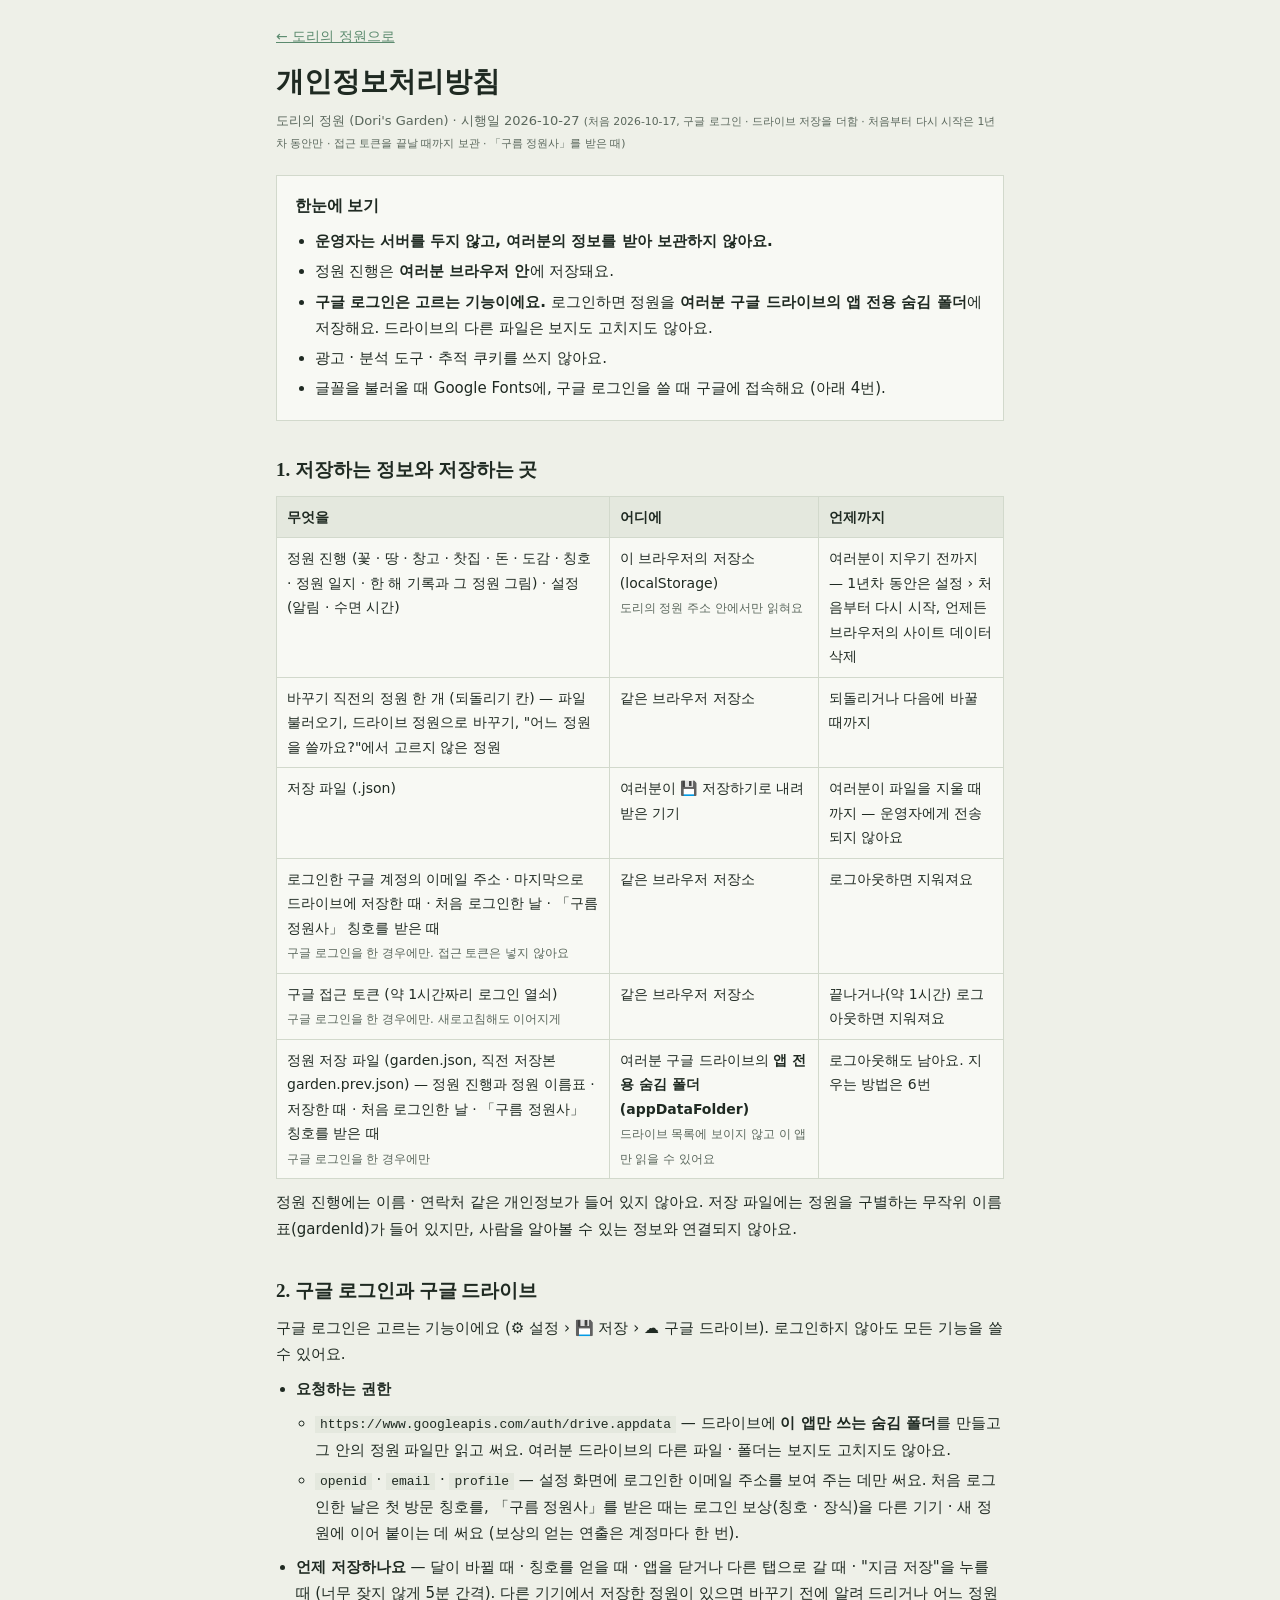
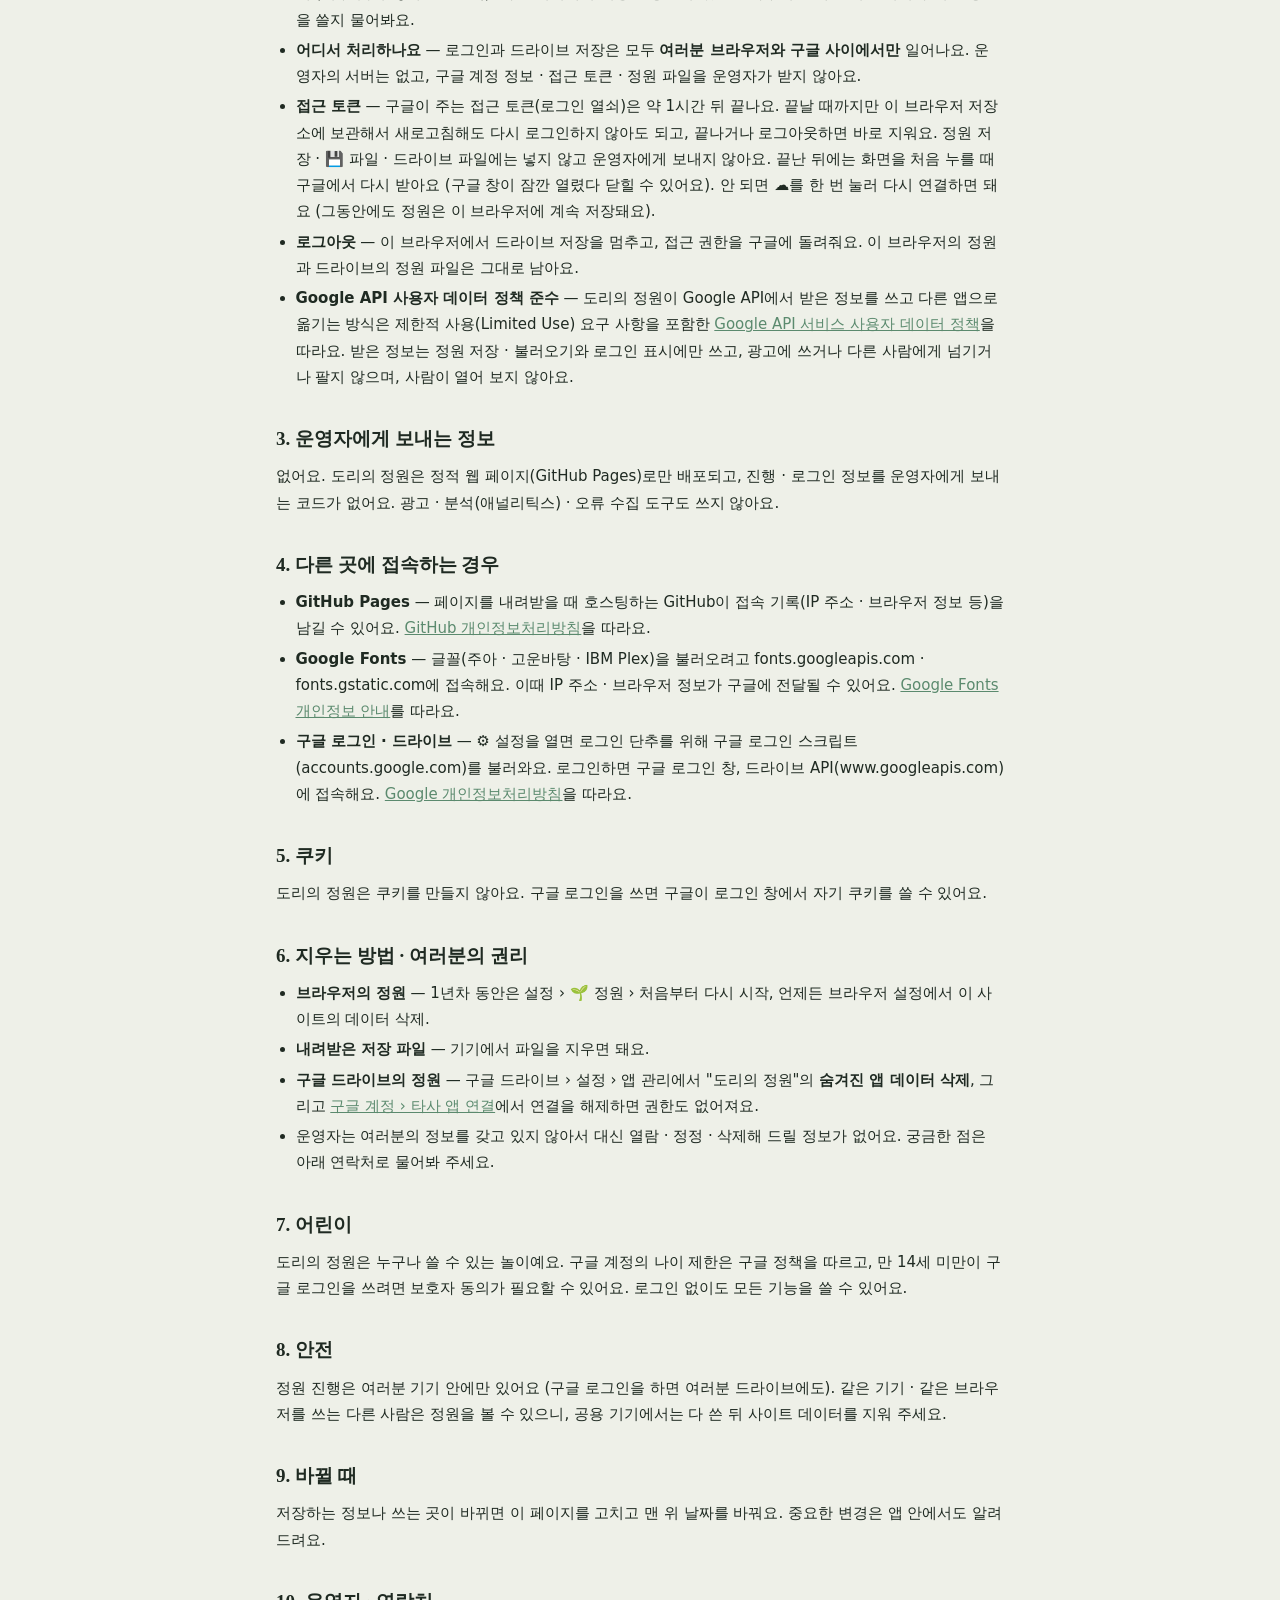
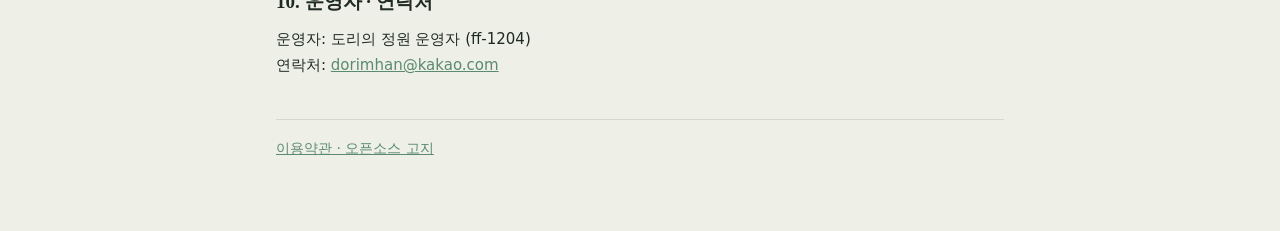
==== commit b7a83294: "docs: P20-16 구름 정원사 — 개인정보처리방침 · README · 개발 문서 · 체크리스트 · v0.14.0 Co-Authored-By: Claude Opus 5.5 <n" ====
--- a/flower-land/privacy.html
+++ b/flower-land/privacy.html
@@ -12,7 +12,7 @@
 <main class="doc">
   <p class="back"><a href="./">← 도리의 정원으로</a></p>
   <h1>개인정보처리방침</h1>
-  <p class="meta">도리의 정원 (Dori's Garden) · 시행일 2026-10-27 <small>(처음 2026-10-17, 구글 로그인 · 드라이브 저장을 더함 · 처음부터 다시 시작은 1년차 동안만 · 접근 토큰을 끝날 때까지 보관)</small></p>
+  <p class="meta">도리의 정원 (Dori's Garden) · 시행일 2026-10-27 <small>(처음 2026-10-17, 구글 로그인 · 드라이브 저장을 더함 · 처음부터 다시 시작은 1년차 동안만 · 접근 토큰을 끝날 때까지 보관 · 「구름 정원사」를 받은 때)</small></p>
 
   <section class="tldr" aria-label="한눈에 보기">
     <h2>한눈에 보기</h2>
@@ -32,9 +32,9 @@
       <tr><td>정원 진행 (꽃 · 땅 · 창고 · 찻집 · 돈 · 도감 · 칭호 · 정원 일지 · 한 해 기록과 그 정원 그림) · 설정 (알림 · 수면 시간)</td><td>이 브라우저의 저장소(localStorage)<br><small>도리의 정원 주소 안에서만 읽혀요</small></td><td>여러분이 지우기 전까지 — 1년차 동안은 설정 › 처음부터 다시 시작, 언제든 브라우저의 사이트 데이터 삭제</td></tr>
       <tr><td>바꾸기 직전의 정원 한 개 (되돌리기 칸) — 파일 불러오기, 드라이브 정원으로 바꾸기, "어느 정원을 쓸까요?"에서 고르지 않은 정원</td><td>같은 브라우저 저장소</td><td>되돌리거나 다음에 바꿀 때까지</td></tr>
       <tr><td>저장 파일 (.json)</td><td>여러분이 💾 저장하기로 내려받은 기기</td><td>여러분이 파일을 지울 때까지 — 운영자에게 전송되지 않아요</td></tr>
-      <tr><td>로그인한 구글 계정의 이메일 주소 · 마지막으로 드라이브에 저장한 때 · 처음 로그인한 날<br><small>구글 로그인을 한 경우에만. 접근 토큰은 넣지 않아요</small></td><td>같은 브라우저 저장소</td><td>로그아웃하면 지워져요</td></tr>
+      <tr><td>로그인한 구글 계정의 이메일 주소 · 마지막으로 드라이브에 저장한 때 · 처음 로그인한 날 · 「구름 정원사」 칭호를 받은 때<br><small>구글 로그인을 한 경우에만. 접근 토큰은 넣지 않아요</small></td><td>같은 브라우저 저장소</td><td>로그아웃하면 지워져요</td></tr>
       <tr><td>구글 접근 토큰 (약 1시간짜리 로그인 열쇠)<br><small>구글 로그인을 한 경우에만. 새로고침해도 이어지게</small></td><td>같은 브라우저 저장소</td><td>끝나거나(약 1시간) 로그아웃하면 지워져요</td></tr>
-      <tr><td>정원 저장 파일 (garden.json, 직전 저장본 garden.prev.json) — 정원 진행과 정원 이름표 · 저장한 때 · 처음 로그인한 날<br><small>구글 로그인을 한 경우에만</small></td><td>여러분 구글 드라이브의 <b>앱 전용 숨김 폴더(appDataFolder)</b><br><small>드라이브 목록에 보이지 않고 이 앱만 읽을 수 있어요</small></td><td>로그아웃해도 남아요. 지우는 방법은 6번</td></tr>
+      <tr><td>정원 저장 파일 (garden.json, 직전 저장본 garden.prev.json) — 정원 진행과 정원 이름표 · 저장한 때 · 처음 로그인한 날 · 「구름 정원사」 칭호를 받은 때<br><small>구글 로그인을 한 경우에만</small></td><td>여러분 구글 드라이브의 <b>앱 전용 숨김 폴더(appDataFolder)</b><br><small>드라이브 목록에 보이지 않고 이 앱만 읽을 수 있어요</small></td><td>로그아웃해도 남아요. 지우는 방법은 6번</td></tr>
     </tbody>
   </table>
   <p>정원 진행에는 이름 · 연락처 같은 개인정보가 들어 있지 않아요. 저장 파일에는 정원을 구별하는 무작위 이름표(gardenId)가 들어 있지만, 사람을 알아볼 수 있는 정보와 연결되지 않아요.</p>
@@ -45,7 +45,7 @@
     <li><b>요청하는 권한</b>
       <ul>
         <li><code>https://www.googleapis.com/auth/drive.appdata</code> — 드라이브에 <b>이 앱만 쓰는 숨김 폴더</b>를 만들고 그 안의 정원 파일만 읽고 써요. 여러분 드라이브의 다른 파일 · 폴더는 보지도 고치지도 않아요.</li>
-        <li><code>openid</code> · <code>email</code> · <code>profile</code> — 설정 화면에 로그인한 이메일 주소를 보여 주는 데만 써요. 처음 로그인한 날은 첫 방문 칭호를 기기 · 새 정원에 이어 붙이는 데 써요.</li>
+        <li><code>openid</code> · <code>email</code> · <code>profile</code> — 설정 화면에 로그인한 이메일 주소를 보여 주는 데만 써요. 처음 로그인한 날은 첫 방문 칭호를, 「구름 정원사」를 받은 때는 로그인 보상(칭호 · 장식)을 다른 기기 · 새 정원에 이어 붙이는 데 써요 (보상의 얻는 연출은 계정마다 한 번).</li>
       </ul>
     </li>
     <li><b>언제 저장하나요</b> — 달이 바뀔 때 · 칭호를 얻을 때 · 앱을 닫거나 다른 탭으로 갈 때 · "지금 저장"을 누를 때 (너무 잦지 않게 5분 간격). 다른 기기에서 저장한 정원이 있으면 바꾸기 전에 알려 드리거나 어느 정원을 쓸지 물어봐요.</li>
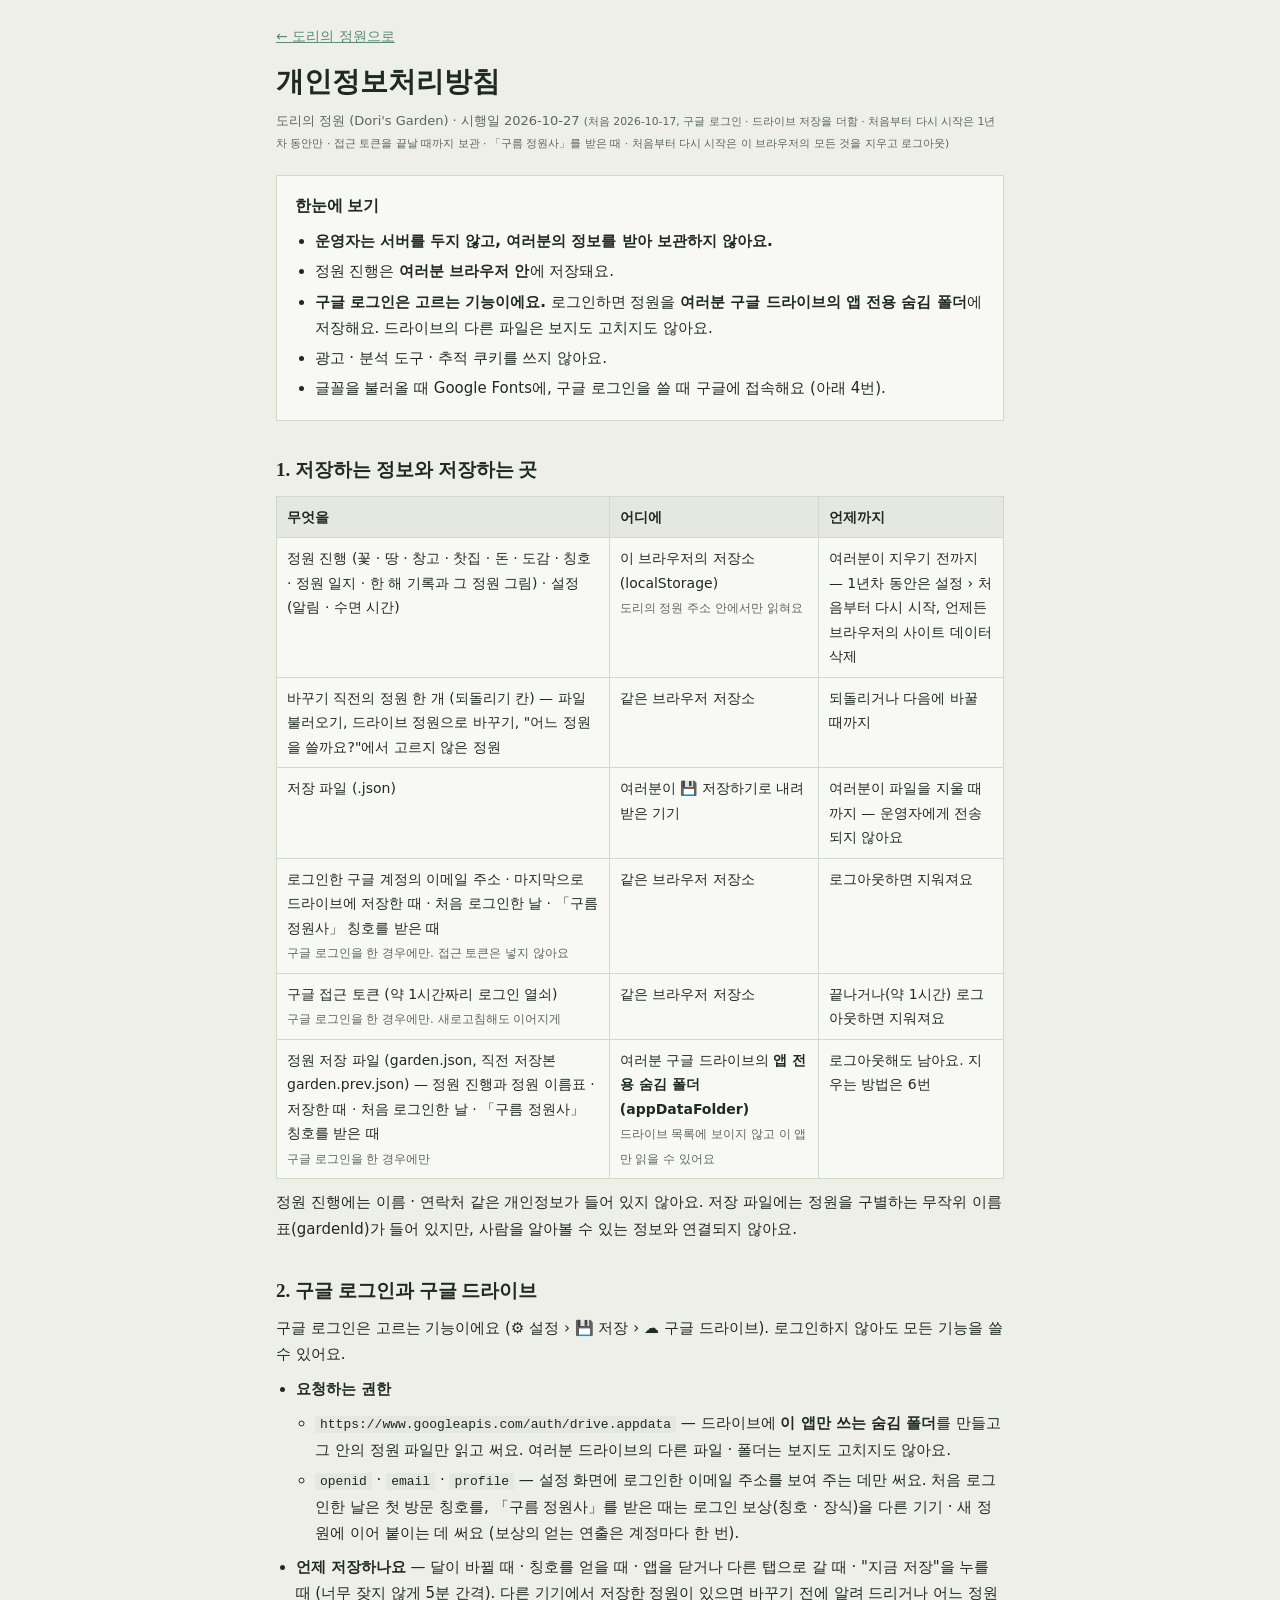
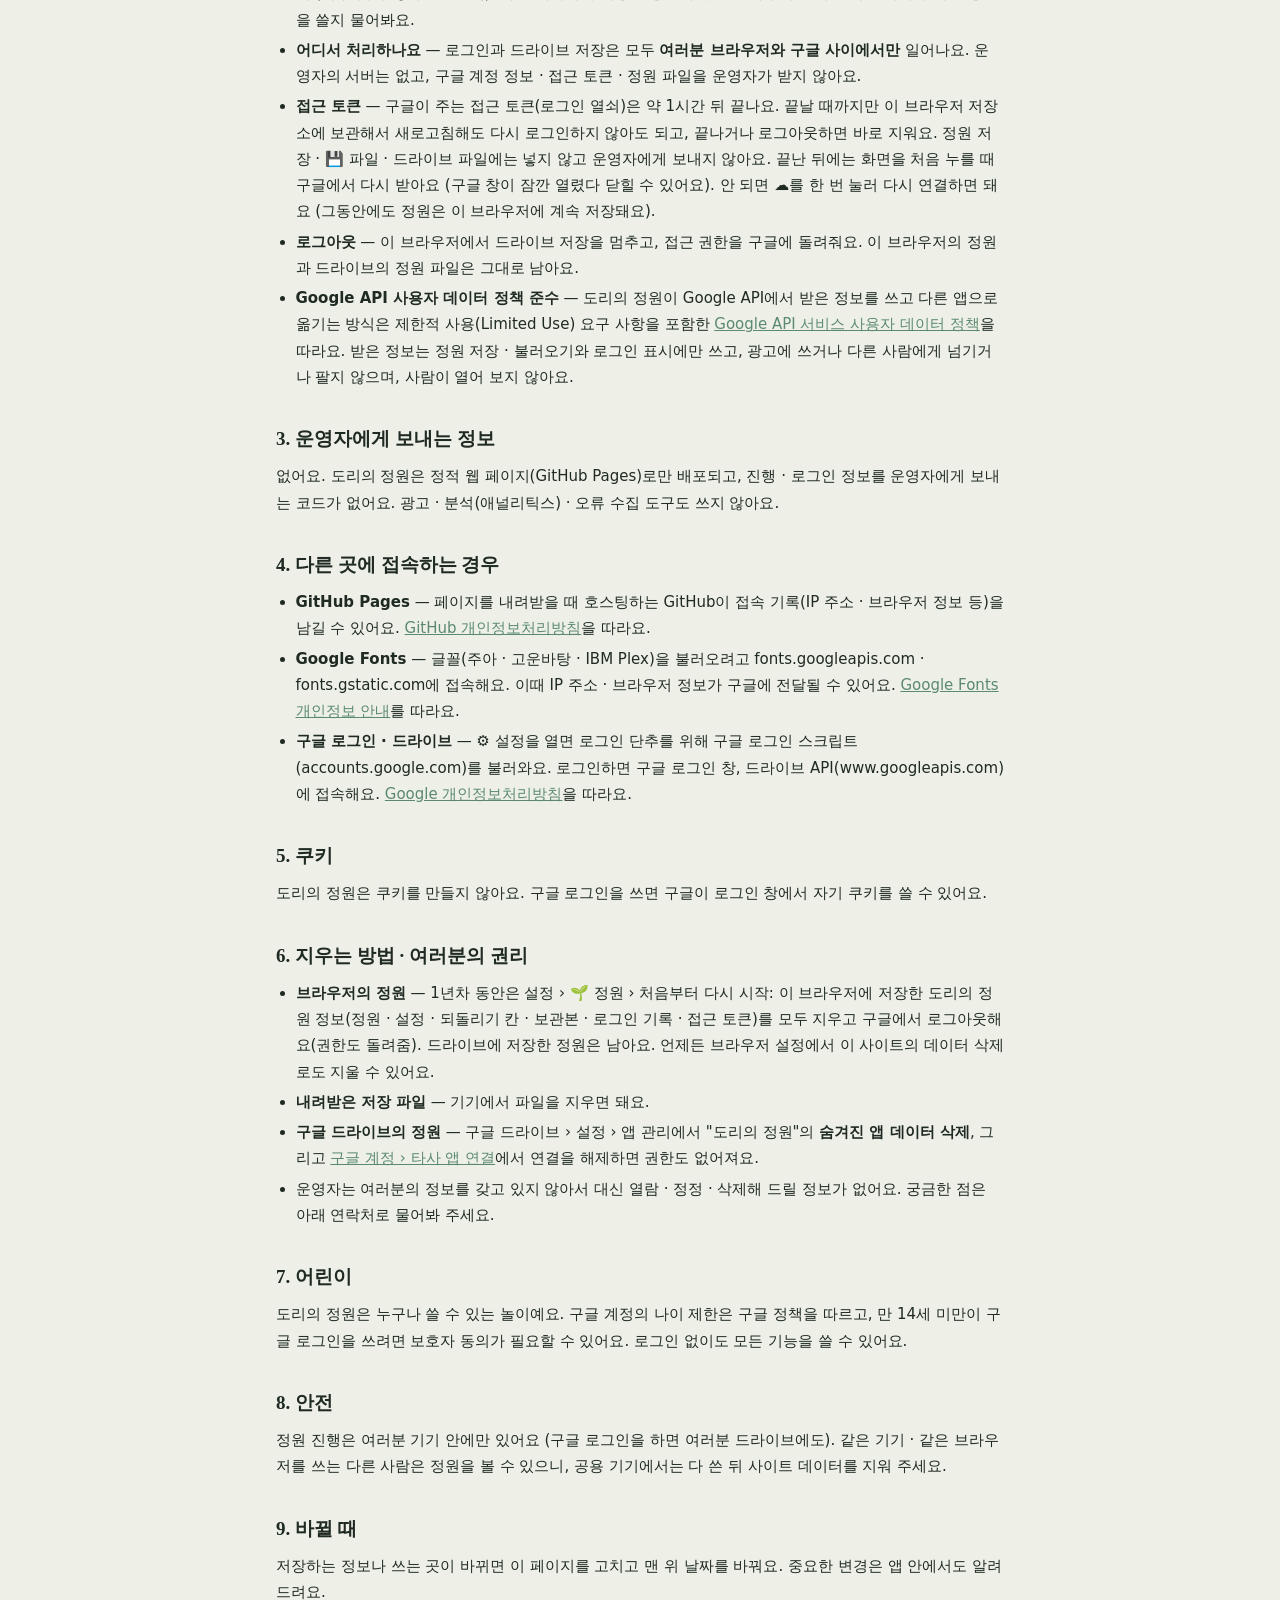
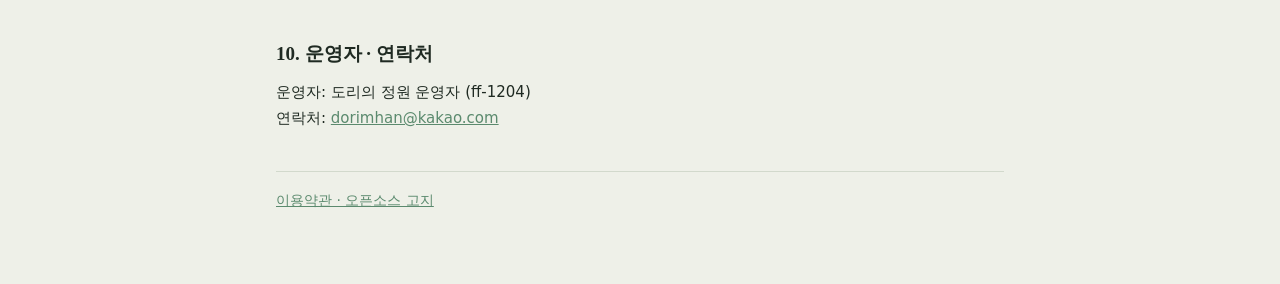
==== commit dac00917: "docs: 처음부터 다시 시작 완전 초기화 — 개인정보처리방침 6번 · 체크리스트 P16-12-03 · v0.15.1 Co-Authored-By: Claude Opus 5.5 <n" ====
--- a/flower-land/privacy.html
+++ b/flower-land/privacy.html
@@ -12,7 +12,7 @@
 <main class="doc">
   <p class="back"><a href="./">← 도리의 정원으로</a></p>
   <h1>개인정보처리방침</h1>
-  <p class="meta">도리의 정원 (Dori's Garden) · 시행일 2026-10-27 <small>(처음 2026-10-17, 구글 로그인 · 드라이브 저장을 더함 · 처음부터 다시 시작은 1년차 동안만 · 접근 토큰을 끝날 때까지 보관 · 「구름 정원사」를 받은 때)</small></p>
+  <p class="meta">도리의 정원 (Dori's Garden) · 시행일 2026-10-27 <small>(처음 2026-10-17, 구글 로그인 · 드라이브 저장을 더함 · 처음부터 다시 시작은 1년차 동안만 · 접근 토큰을 끝날 때까지 보관 · 「구름 정원사」를 받은 때 · 처음부터 다시 시작은 이 브라우저의 모든 것을 지우고 로그아웃)</small></p>
 
   <section class="tldr" aria-label="한눈에 보기">
     <h2>한눈에 보기</h2>
@@ -70,7 +70,7 @@
 
   <h2>6. 지우는 방법 · 여러분의 권리</h2>
   <ul>
-    <li><b>브라우저의 정원</b> — 1년차 동안은 설정 › 🌱 정원 › 처음부터 다시 시작, 언제든 브라우저 설정에서 이 사이트의 데이터 삭제.</li>
+    <li><b>브라우저의 정원</b> — 1년차 동안은 설정 › 🌱 정원 › 처음부터 다시 시작: 이 브라우저에 저장한 도리의 정원 정보(정원 · 설정 · 되돌리기 칸 · 보관본 · 로그인 기록 · 접근 토큰)를 모두 지우고 구글에서 로그아웃해요(권한도 돌려줌). 드라이브에 저장한 정원은 남아요. 언제든 브라우저 설정에서 이 사이트의 데이터 삭제로도 지울 수 있어요.</li>
     <li><b>내려받은 저장 파일</b> — 기기에서 파일을 지우면 돼요.</li>
     <li><b>구글 드라이브의 정원</b> — 구글 드라이브 › 설정 › 앱 관리에서 "도리의 정원"의 <b>숨겨진 앱 데이터 삭제</b>, 그리고 <a href="https://myaccount.google.com/connections" rel="noopener">구글 계정 › 타사 앱 연결</a>에서 연결을 해제하면 권한도 없어져요.</li>
     <li>운영자는 여러분의 정보를 갖고 있지 않아서 대신 열람 · 정정 · 삭제해 드릴 정보가 없어요. 궁금한 점은 아래 연락처로 물어봐 주세요.</li>
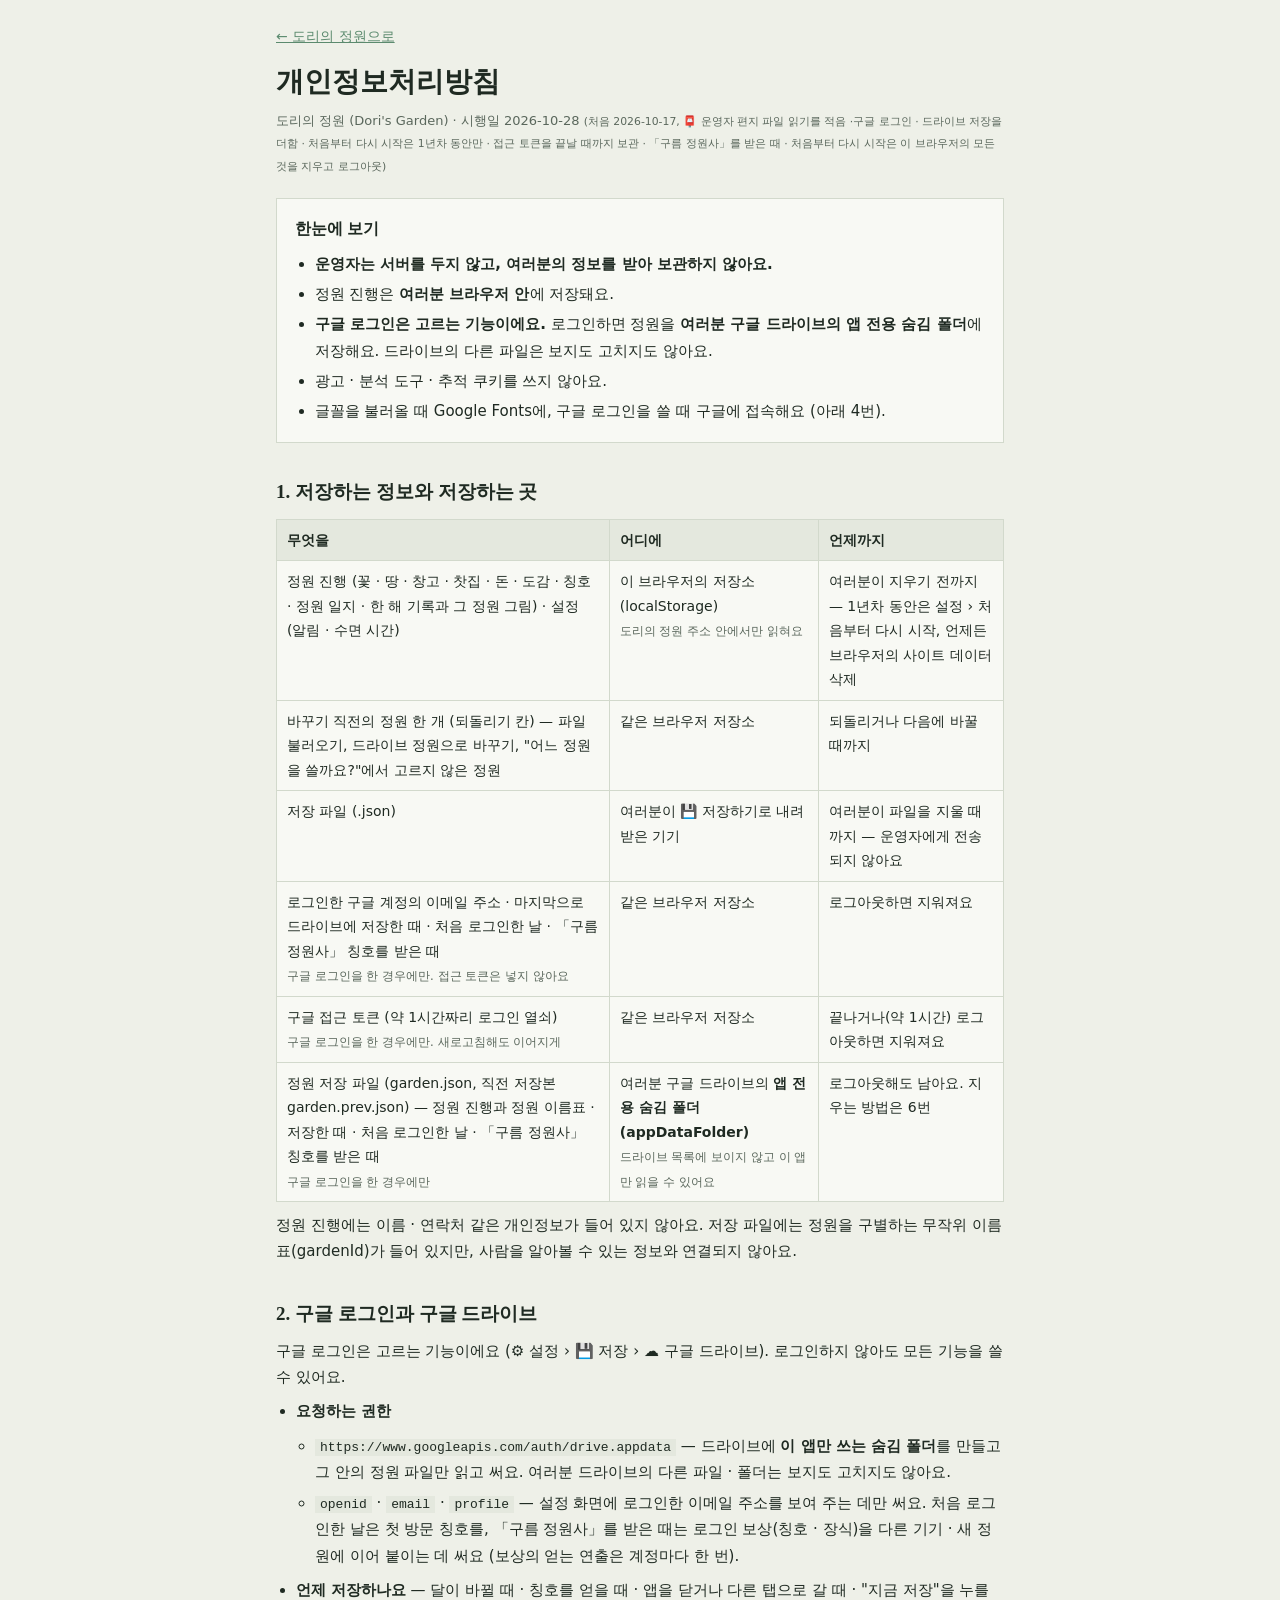
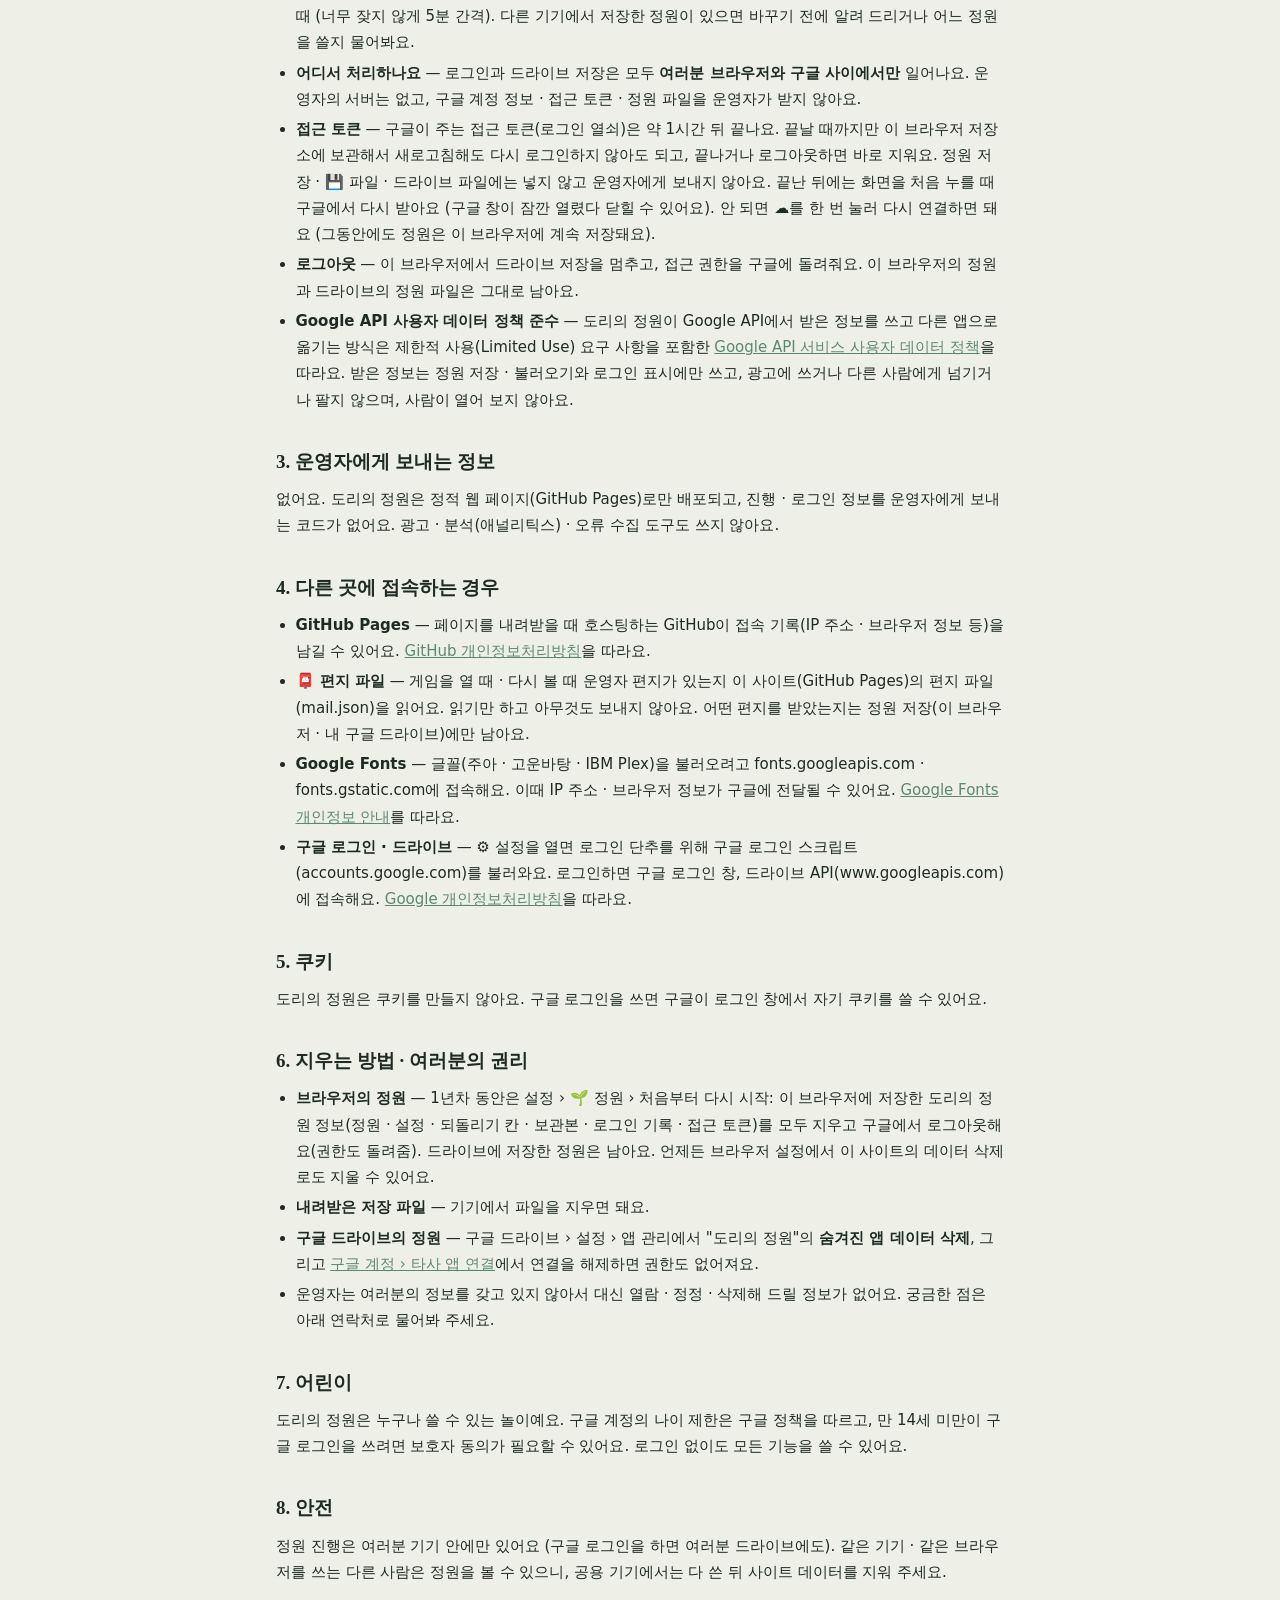
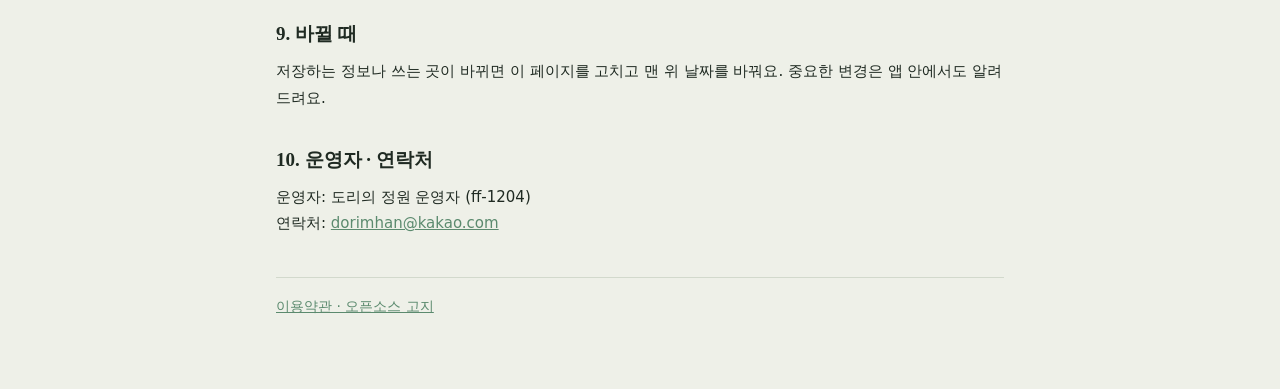
==== commit 06ad0648: "feat: 📮 운영자 편지 — mail.json으로 편지 · 선물 보내기, 받은 편지함 🎁 받기 (P29) - 엔진 mailDeliver · mailTake · mailCheck," ====
--- a/flower-land/privacy.html
+++ b/flower-land/privacy.html
@@ -12,7 +12,7 @@
 <main class="doc">
   <p class="back"><a href="./">← 도리의 정원으로</a></p>
   <h1>개인정보처리방침</h1>
-  <p class="meta">도리의 정원 (Dori's Garden) · 시행일 2026-10-27 <small>(처음 2026-10-17, 구글 로그인 · 드라이브 저장을 더함 · 처음부터 다시 시작은 1년차 동안만 · 접근 토큰을 끝날 때까지 보관 · 「구름 정원사」를 받은 때 · 처음부터 다시 시작은 이 브라우저의 모든 것을 지우고 로그아웃)</small></p>
+  <p class="meta">도리의 정원 (Dori's Garden) · 시행일 2026-10-28 <small>(처음 2026-10-17, 📮 운영자 편지 파일 읽기를 적음 ·구글 로그인 · 드라이브 저장을 더함 · 처음부터 다시 시작은 1년차 동안만 · 접근 토큰을 끝날 때까지 보관 · 「구름 정원사」를 받은 때 · 처음부터 다시 시작은 이 브라우저의 모든 것을 지우고 로그아웃)</small></p>
 
   <section class="tldr" aria-label="한눈에 보기">
     <h2>한눈에 보기</h2>
@@ -61,6 +61,7 @@
   <h2>4. 다른 곳에 접속하는 경우</h2>
   <ul>
     <li><b>GitHub Pages</b> — 페이지를 내려받을 때 호스팅하는 GitHub이 접속 기록(IP 주소 · 브라우저 정보 등)을 남길 수 있어요. <a href="https://docs.github.com/site-policy/privacy-policies/github-general-privacy-statement" rel="noopener">GitHub 개인정보처리방침</a>을 따라요.</li>
+    <li><b>📮 편지 파일</b> — 게임을 열 때 · 다시 볼 때 운영자 편지가 있는지 이 사이트(GitHub Pages)의 편지 파일(mail.json)을 읽어요. 읽기만 하고 아무것도 보내지 않아요. 어떤 편지를 받았는지는 정원 저장(이 브라우저 · 내 구글 드라이브)에만 남아요.</li>
     <li><b>Google Fonts</b> — 글꼴(주아 · 고운바탕 · IBM Plex)을 불러오려고 fonts.googleapis.com · fonts.gstatic.com에 접속해요. 이때 IP 주소 · 브라우저 정보가 구글에 전달될 수 있어요. <a href="https://developers.google.com/fonts/faq/privacy" rel="noopener">Google Fonts 개인정보 안내</a>를 따라요.</li>
     <li><b>구글 로그인 · 드라이브</b> — ⚙️ 설정을 열면 로그인 단추를 위해 구글 로그인 스크립트(accounts.google.com)를 불러와요. 로그인하면 구글 로그인 창, 드라이브 API(www.googleapis.com)에 접속해요. <a href="https://policies.google.com/privacy" rel="noopener">Google 개인정보처리방침</a>을 따라요.</li>
   </ul>
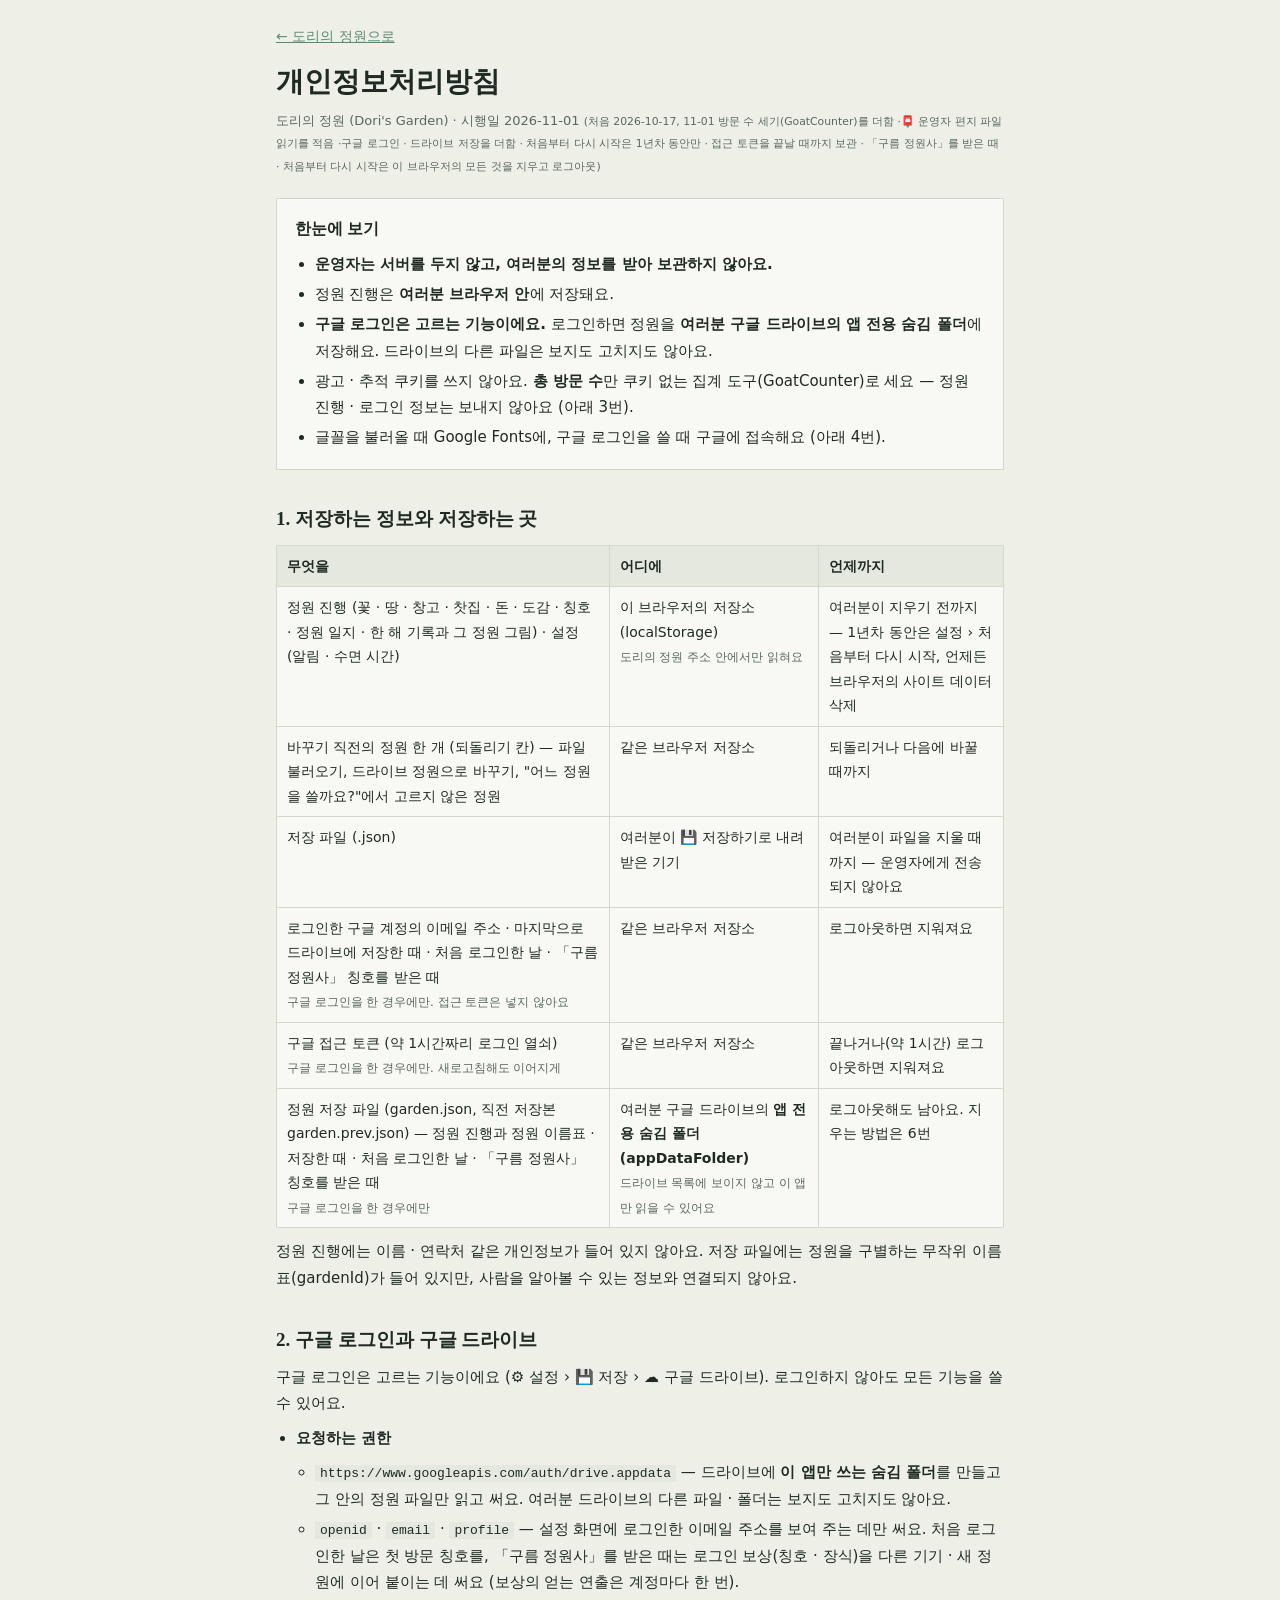
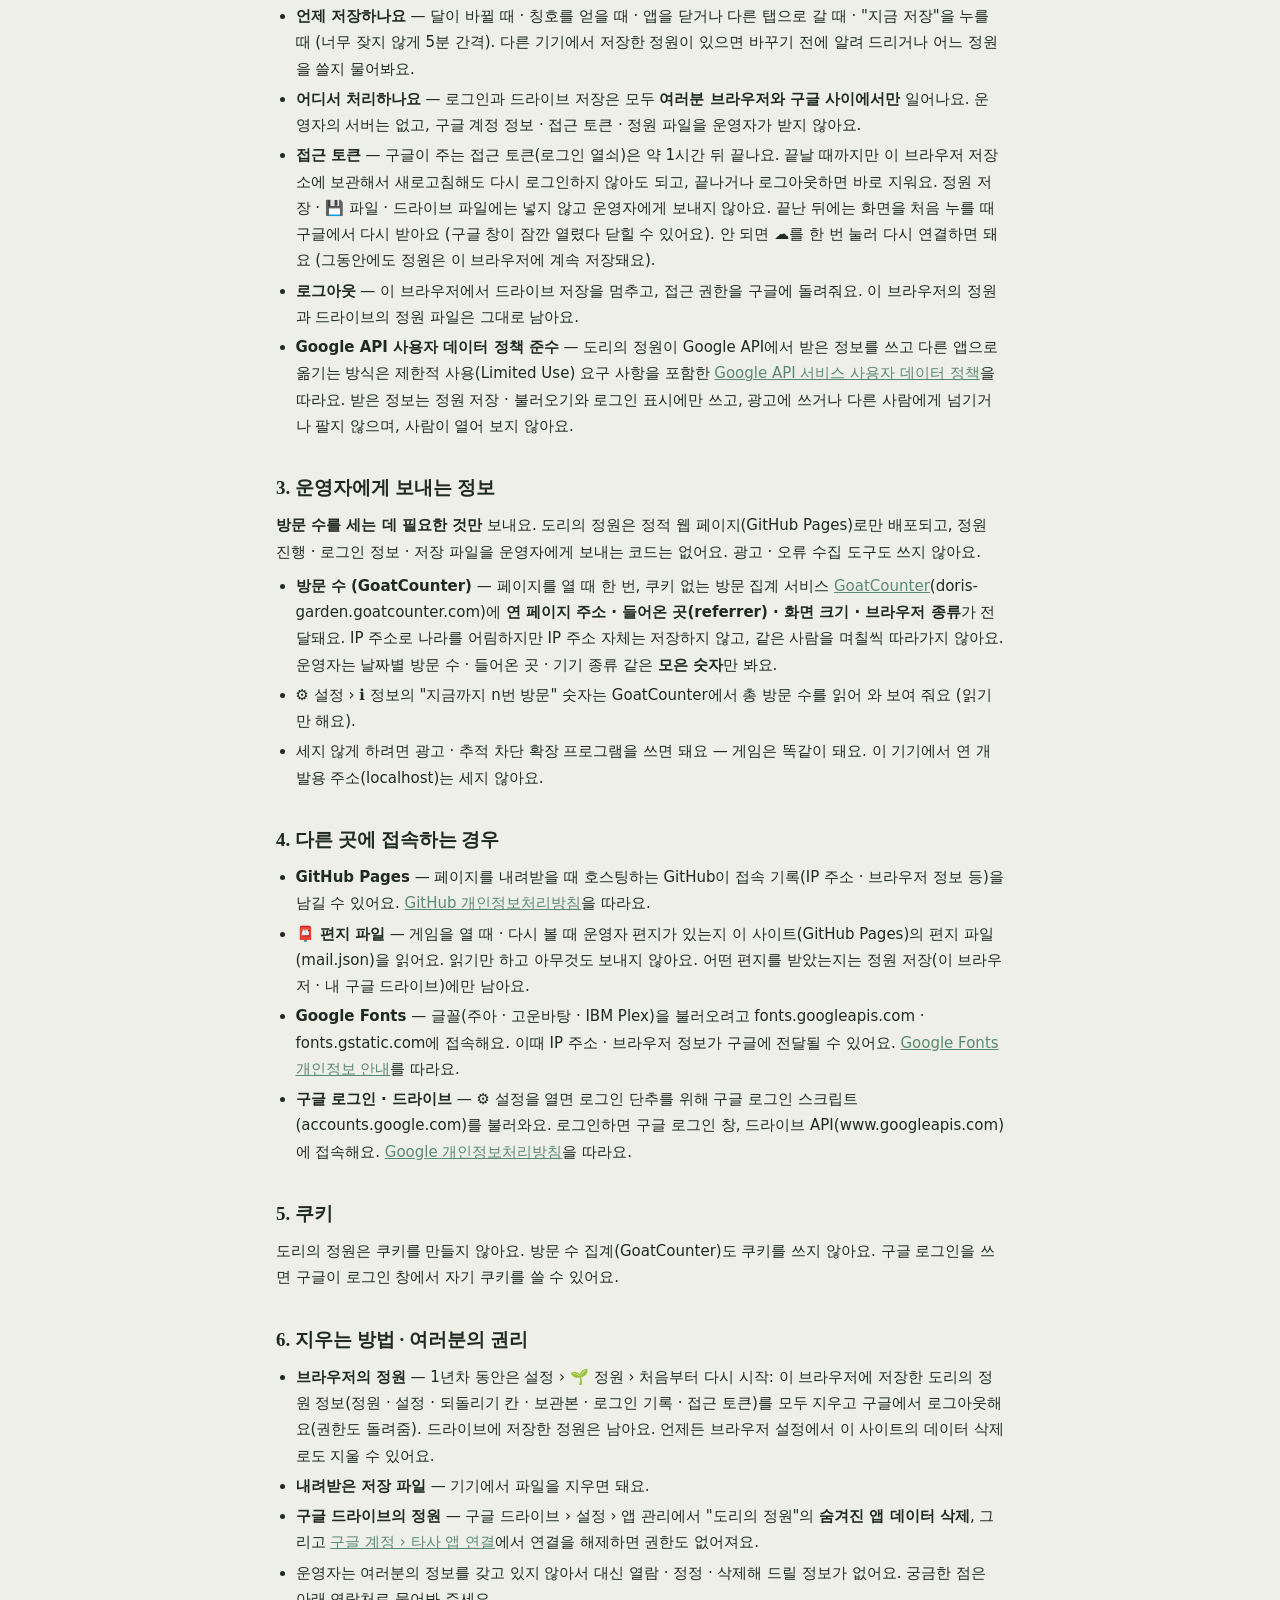
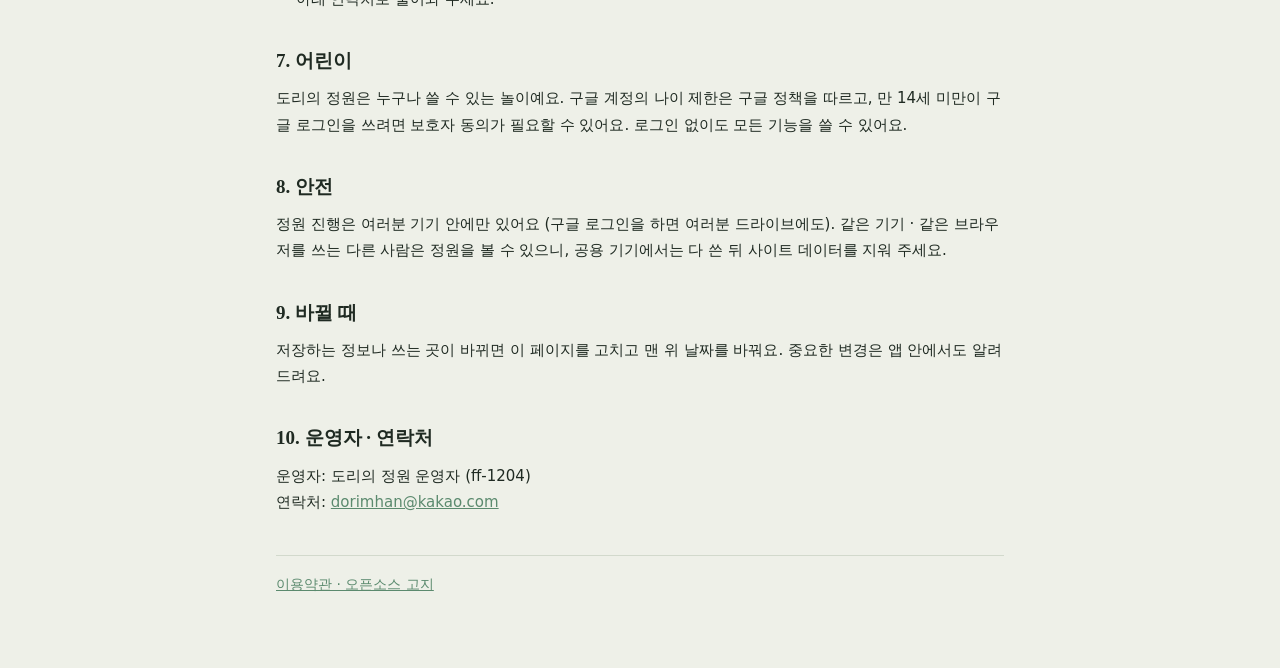
==== commit b47e3038: "feat: 도리의 정원 v1.0.0 — 꽃이 땅을 만드는 느린 도트 정원 놀이 - 현실 1주 = 정원 1년 · 일요일은 꽃잠 - 화원에서 사고 심고 돌보기(물 · 잡초 · 가지치기" ====
--- a/flower-land/privacy.html
+++ b/flower-land/privacy.html
@@ -12,7 +12,7 @@
 <main class="doc">
   <p class="back"><a href="./">← 도리의 정원으로</a></p>
   <h1>개인정보처리방침</h1>
-  <p class="meta">도리의 정원 (Dori's Garden) · 시행일 2026-10-28 <small>(처음 2026-10-17, 📮 운영자 편지 파일 읽기를 적음 ·구글 로그인 · 드라이브 저장을 더함 · 처음부터 다시 시작은 1년차 동안만 · 접근 토큰을 끝날 때까지 보관 · 「구름 정원사」를 받은 때 · 처음부터 다시 시작은 이 브라우저의 모든 것을 지우고 로그아웃)</small></p>
+  <p class="meta">도리의 정원 (Dori's Garden) · 시행일 2026-11-01 <small>(처음 2026-10-17, 11-01 방문 수 세기(GoatCounter)를 더함 ·📮 운영자 편지 파일 읽기를 적음 ·구글 로그인 · 드라이브 저장을 더함 · 처음부터 다시 시작은 1년차 동안만 · 접근 토큰을 끝날 때까지 보관 · 「구름 정원사」를 받은 때 · 처음부터 다시 시작은 이 브라우저의 모든 것을 지우고 로그아웃)</small></p>
 
   <section class="tldr" aria-label="한눈에 보기">
     <h2>한눈에 보기</h2>
@@ -20,7 +20,7 @@
       <li><b>운영자는 서버를 두지 않고, 여러분의 정보를 받아 보관하지 않아요.</b></li>
       <li>정원 진행은 <b>여러분 브라우저 안</b>에 저장돼요.</li>
       <li><b>구글 로그인은 고르는 기능이에요.</b> 로그인하면 정원을 <b>여러분 구글 드라이브의 앱 전용 숨김 폴더</b>에 저장해요. 드라이브의 다른 파일은 보지도 고치지도 않아요.</li>
-      <li>광고 · 분석 도구 · 추적 쿠키를 쓰지 않아요.</li>
+      <li>광고 · 추적 쿠키를 쓰지 않아요. <b>총 방문 수</b>만 쿠키 없는 집계 도구(GoatCounter)로 세요 — 정원 진행 · 로그인 정보는 보내지 않아요 (아래 3번).</li>
       <li>글꼴을 불러올 때 Google Fonts에, 구글 로그인을 쓸 때 구글에 접속해요 (아래 4번).</li>
     </ul>
   </section>
@@ -56,7 +56,12 @@
   </ul>
 
   <h2>3. 운영자에게 보내는 정보</h2>
-  <p>없어요. 도리의 정원은 정적 웹 페이지(GitHub Pages)로만 배포되고, 진행 · 로그인 정보를 운영자에게 보내는 코드가 없어요. 광고 · 분석(애널리틱스) · 오류 수집 도구도 쓰지 않아요.</p>
+  <p><b>방문 수를 세는 데 필요한 것만</b> 보내요. 도리의 정원은 정적 웹 페이지(GitHub Pages)로만 배포되고, 정원 진행 · 로그인 정보 · 저장 파일을 운영자에게 보내는 코드는 없어요. 광고 · 오류 수집 도구도 쓰지 않아요.</p>
+  <ul>
+    <li><b>방문 수 (GoatCounter)</b> — 페이지를 열 때 한 번, 쿠키 없는 방문 집계 서비스 <a href="https://www.goatcounter.com/help/privacy" rel="noopener">GoatCounter</a>(doris-garden.goatcounter.com)에 <b>연 페이지 주소 · 들어온 곳(referrer) · 화면 크기 · 브라우저 종류</b>가 전달돼요. IP 주소로 나라를 어림하지만 IP 주소 자체는 저장하지 않고, 같은 사람을 며칠씩 따라가지 않아요. 운영자는 날짜별 방문 수 · 들어온 곳 · 기기 종류 같은 <b>모은 숫자</b>만 봐요.</li>
+    <li>⚙️ 설정 › ℹ️ 정보의 "지금까지 n번 방문" 숫자는 GoatCounter에서 총 방문 수를 읽어 와 보여 줘요 (읽기만 해요).</li>
+    <li>세지 않게 하려면 광고 · 추적 차단 확장 프로그램을 쓰면 돼요 — 게임은 똑같이 돼요. 이 기기에서 연 개발용 주소(localhost)는 세지 않아요.</li>
+  </ul>
 
   <h2>4. 다른 곳에 접속하는 경우</h2>
   <ul>
@@ -67,7 +72,7 @@
   </ul>
 
   <h2>5. 쿠키</h2>
-  <p>도리의 정원은 쿠키를 만들지 않아요. 구글 로그인을 쓰면 구글이 로그인 창에서 자기 쿠키를 쓸 수 있어요.</p>
+  <p>도리의 정원은 쿠키를 만들지 않아요. 방문 수 집계(GoatCounter)도 쿠키를 쓰지 않아요. 구글 로그인을 쓰면 구글이 로그인 창에서 자기 쿠키를 쓸 수 있어요.</p>
 
   <h2>6. 지우는 방법 · 여러분의 권리</h2>
   <ul>
